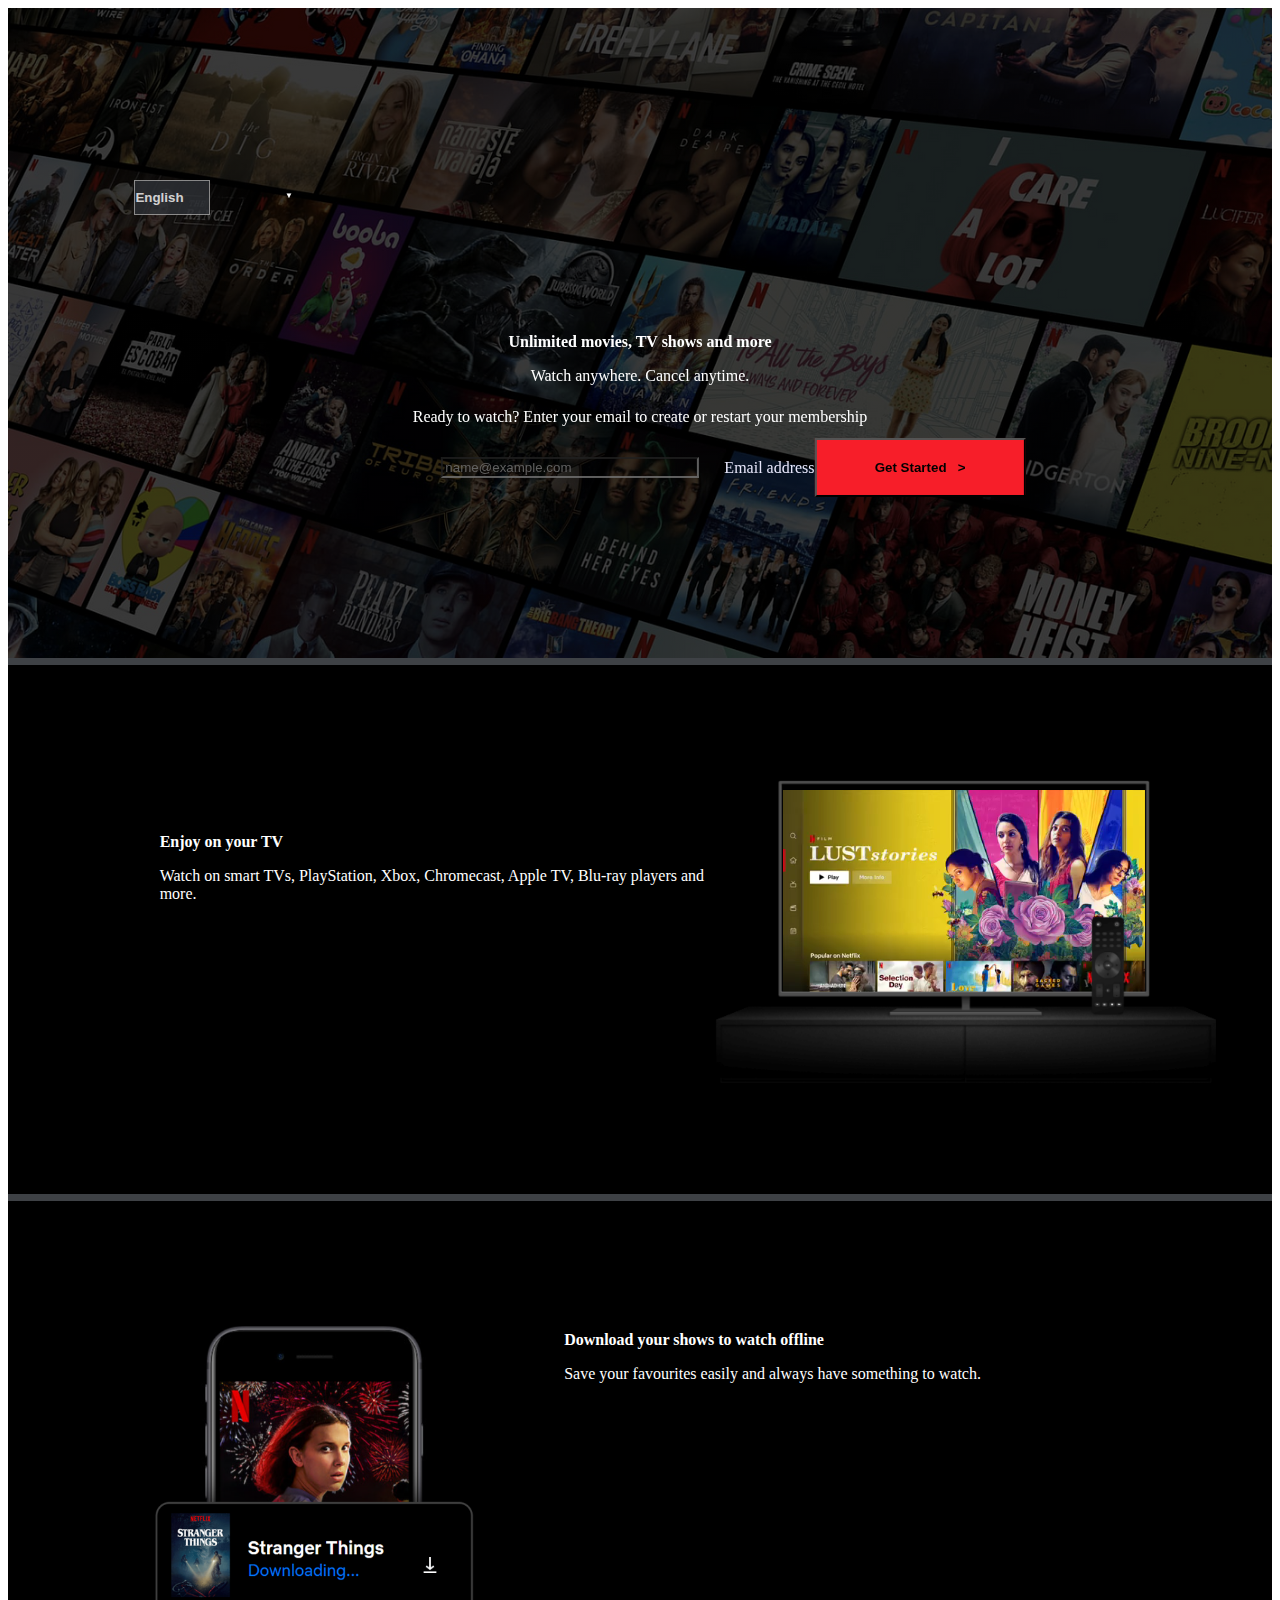
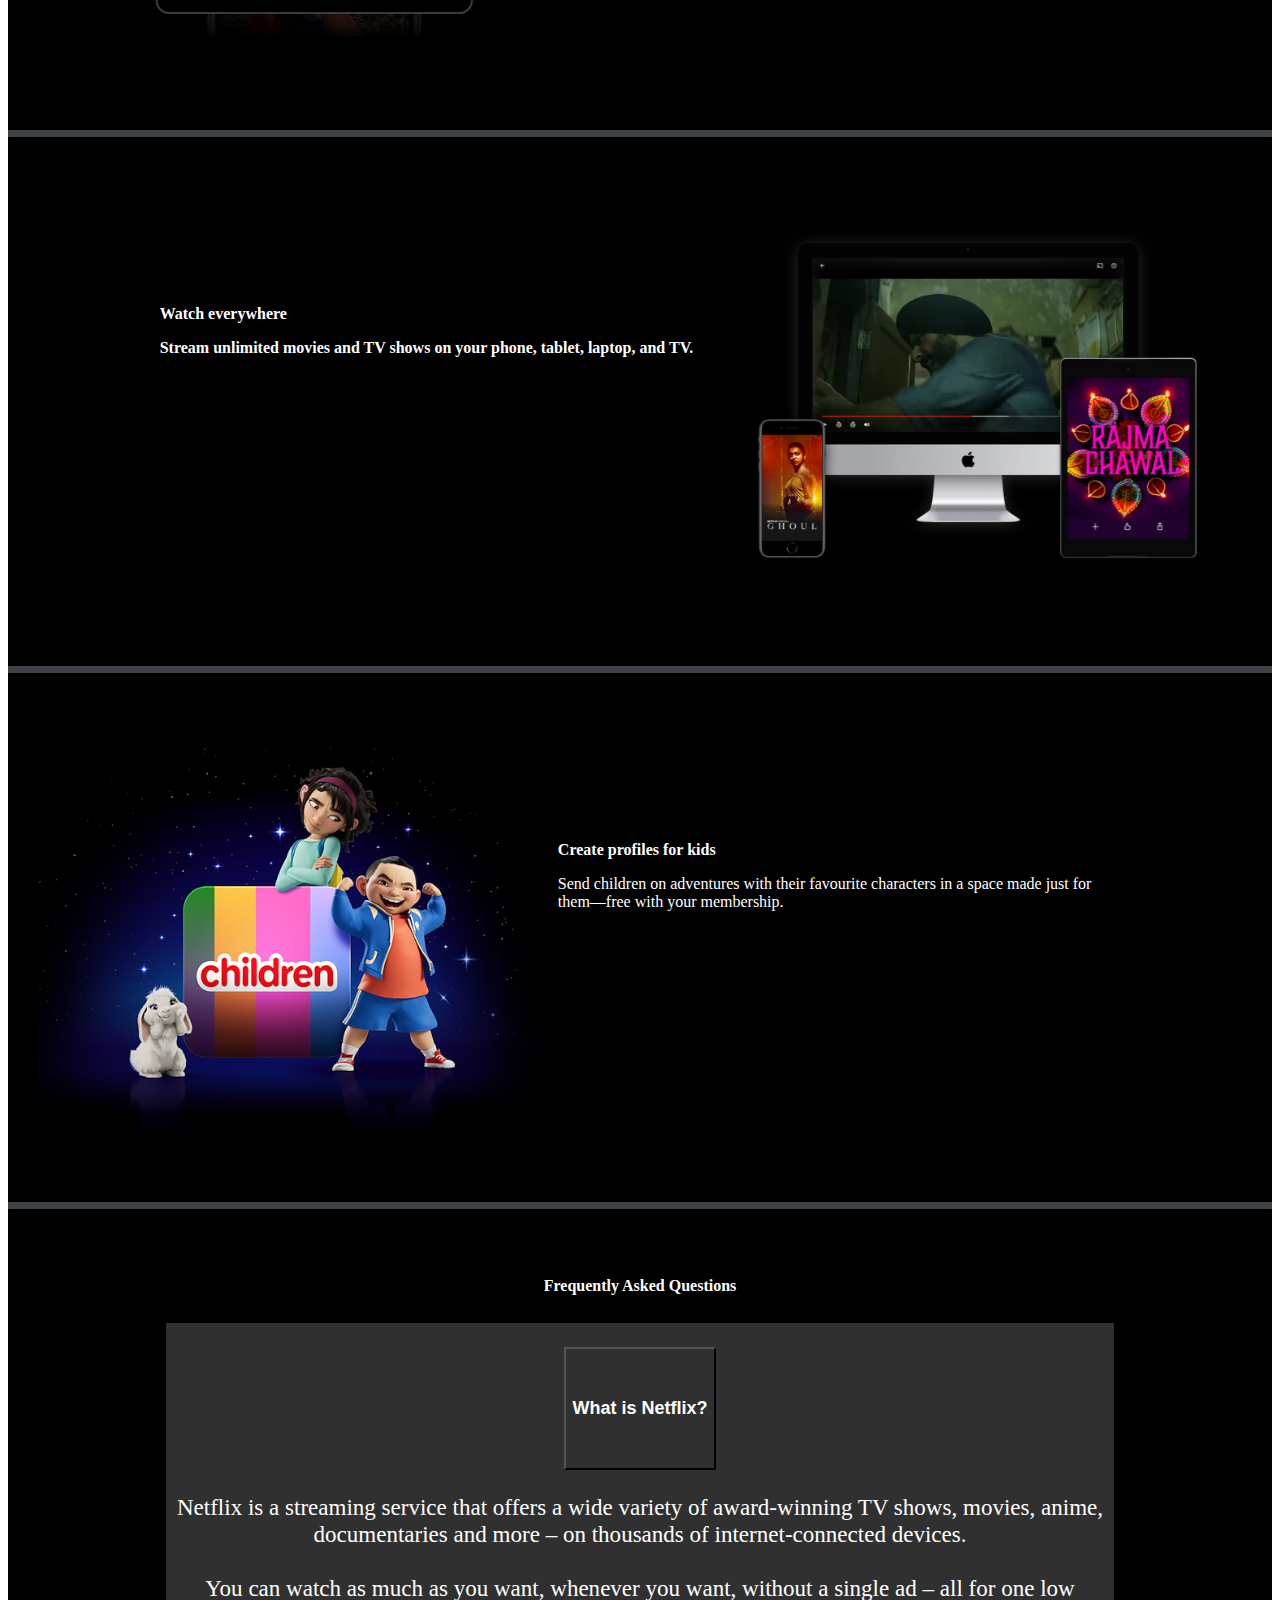
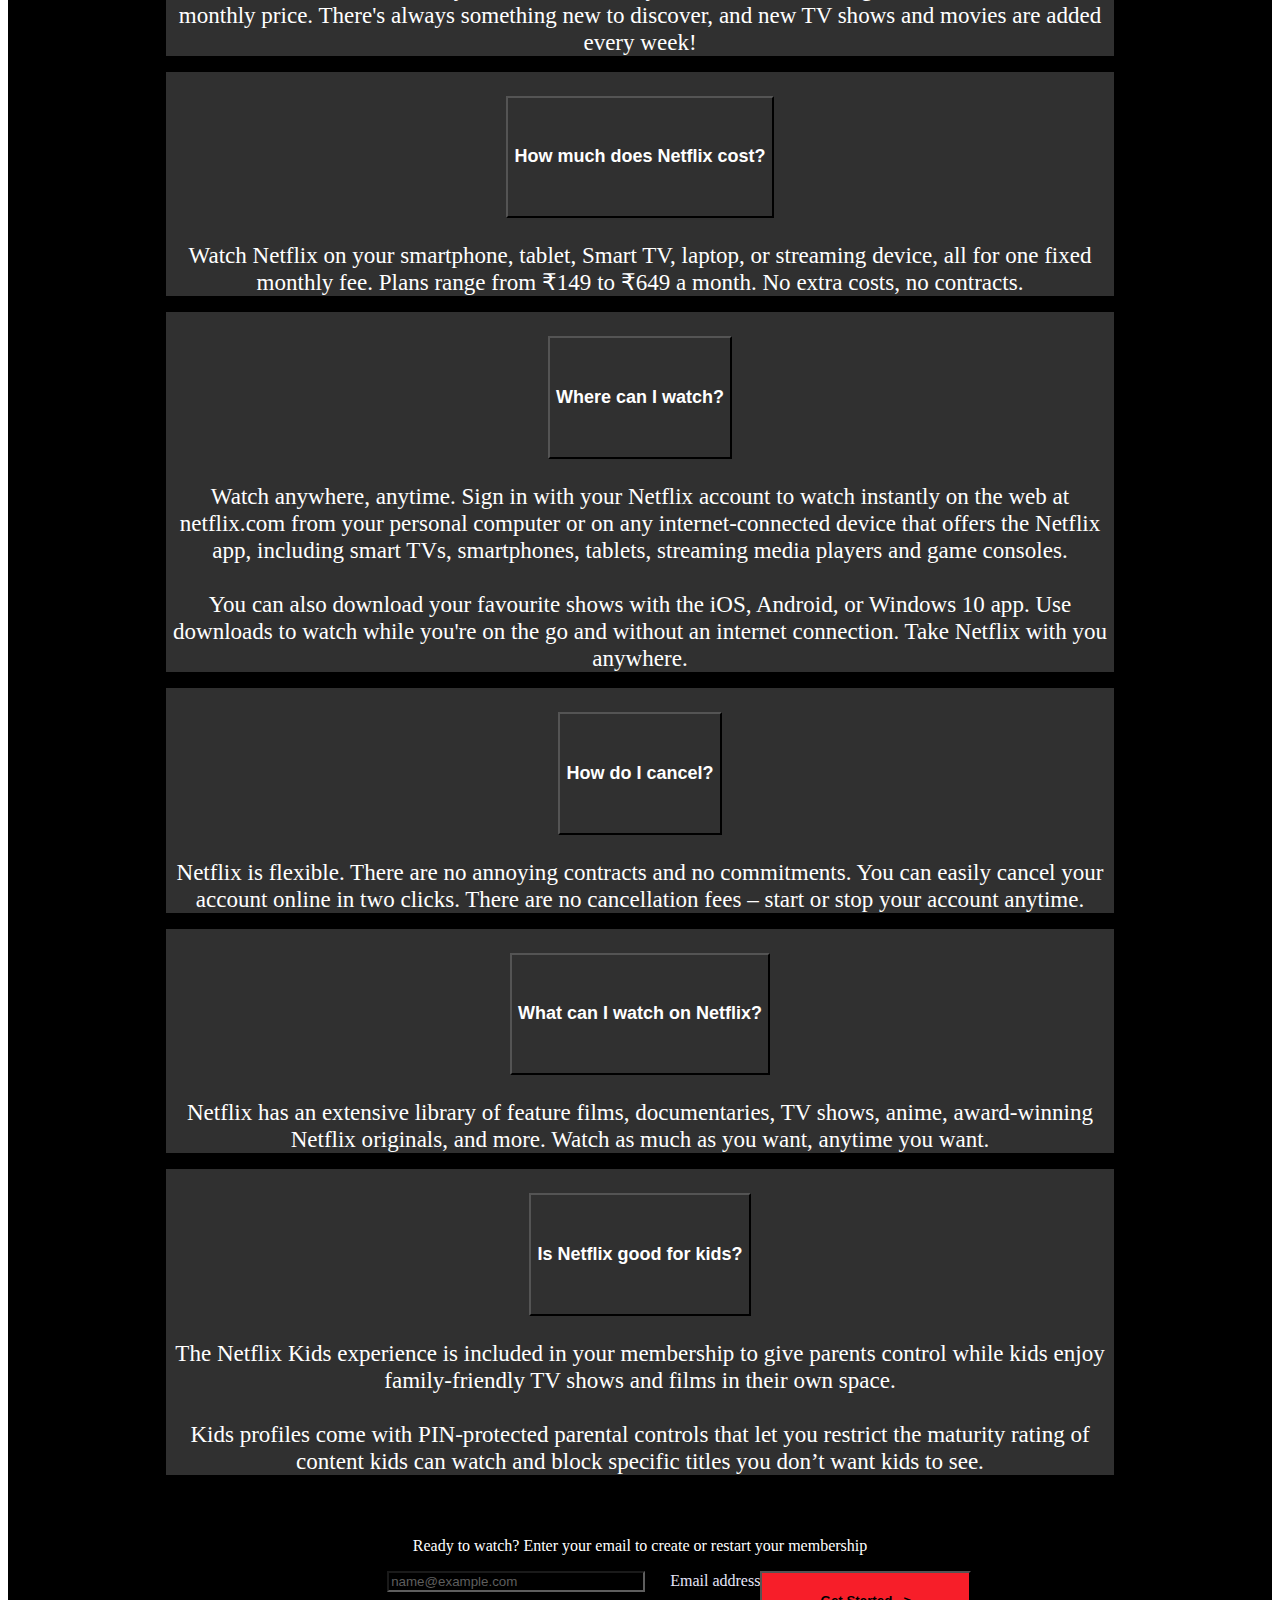
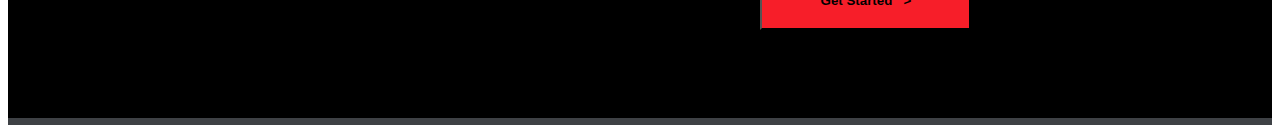
==== Netflix_clone/index.html @ d944eb28 "pushing files into repo" ====
<!doctype html>
<html lang="en">

<head>
    <meta charset="utf-8">
    <meta name="viewport" content="width=device-width, initial-scale=1">
    <title>Netflix India-Watch TV Shows Online, Watch Movies Online</title>
    <link href="https://cdn.jsdelivr.net/npm/bootstrap@5.3.2/dist/css/bootstrap.min.css" rel="stylesheet"
        integrity="sha384-T3c6CoIi6uLrA9TneNEoa7RxnatzjcDSCmG1MXxSR1GAsXEV/Dwwykc2MPK8M2HN" crossorigin="anonymous">
    <link rel="stylesheet" href="styles.css">
    <link rel="preconnect" href="https://fonts.googleapis.com">
    <link rel="preconnect" href="https://fonts.gstatic.com" crossorigin>
    <link href="https://fonts.googleapis.com/css2?family=Bebas+Neue&family=Work+Sans:wght@300&display=swap"
        rel="stylesheet">
    <link href="https://db.onlinewebfonts.com/c/48a08739676e1af25c6b594ee50c9459?family=Akagi+Pro+W00+Fat" rel="stylesheet">
    
</head>

<body>
    <div id="page1" class="container-fluid">
    <nav class="navbar navbar-light " id="navbar-t" >
        <div class="container-fluid">
            <a class="navbar-brand" style="border-radius: 20%; ">
                <canvas id="demo"  width=130 height=120 style="color: #db0001;  font-family: 'Bebas Neue', sans-serif;
font-weight:300 ; ">NETFLIX</canvas>



<span id="iTriangle"  >
            </a>
            <form class="d-flex" id="navbar-r" style="height: 35px; width: 200px;">
                <div class="custom-select">
            <select class="form-select" aria-label="Default select example" id="lang-box" style="background-color:#2e3136; opacity: 0.8; font-weight: bold; color: white; border-color: darkgrey; height: 35px;">
                <option selected>English</option>
                <option value="">Hindi</option>
                <option value="">Tamil</option>
            </select>
            </div>
            <button type="button" class="btn btn-danger" id="signin-button" style="background-color:#f71e29;  ">Sign In</button>
            </form>

        </div>
    </nav>
    <div id="page-1-body">
    <p class="display-5" id="middle-head-1">Unlimited movies, TV shows and more</p>
    <p class="h4" id="middle-head-2">Watch anywhere. Cancel anytime.</p>
    <p class="h5" id="middle-head-3">Ready to watch? Enter your email to create or restart your membership</p>
    <div id="signup-grid">
        <div class="form-floating" id="signup-form">
            <input type="email" class="form-control" id="floatingInputGrid" placeholder="name@example.com"
                style=" background-color:transparent; ">
            <label for="floatingInputGrid" style="color:lavender; font-weight:500; padding-left: 15px;">Email address</label>
                <button type="button" class="btn btn-danger" style="height: 59px; width: 211px; background-color: #f71e29;">
                    <h4>Get Started&nbsp; &nbsp;></h4>
                </button>

        </div>

    </div>

        
    </div>
    </div>


<div class="container-fluid" id="second-container">
    <div class="flex-left" id="flex-left-1">
        <p class="display-5" id="second-container-col-1-line-1">Enjoy on your TV
        </p>
        <p class="h4" id="second-container-col-1-line-2">Watch on smart TVs, PlayStation, Xbox, Chromecast,
            Apple TV, Blu-ray players and  more.
        </p>
    </div>
    <div class="flex-right">
        <img src="tv.png" alt="" id="feature-1">
        <video src="video-tv-in-0819.m4v" id="feature-1-video" autoplay muted loop></video>
    </div>
    

</div>


    <!-- <div div class="container-fluid" id="second-container">
<div class="row " id="" style="height: 500px; flex-wrap: wrap;">
    <div class="col-lg-6 col-md-8 " id="second-container-col-1">
        <p class="display-5" id="second-container-col-1-line-1" >Enjoy on your TV
</p>
        <p class="h4" id="second-container-col-1-line-2">Watch on smart TVs, PlayStation, Xbox, <br> Chromecast, Apple TV, Blu-ray players and <br> more.
</p>

    </div>
    <div class="col-lg-6 col-md-8">
        <img src="tv.png" alt="" id="feature-1">
        <video src="video-tv-in-0819.m4v" id="feature-1-video" autoplay muted loop></video>

    </div>
</div>

    </div> -->

    <div class="container-fluid" id="third-container">
        <div class="flex-left" id="flex-left-2">
            <img src="feature-2.png" alt="" id="feature-2">
            <div id="gif-div"></div>
        </div>
        <div class="flex-right" id="flex-right-2">
            <p class="display-5" id="third-container-col-1-line-1">Download your shows to watch offline
            
            </p>
            <p class="h4" id="third-container-col-1-line-2">Save your favourites easily and always have something to watch.
            </p>
        </div>
    
    
    </div>
<!-- <div div class="container-fluid" id="third-container">
    <div class="row " style="height: 500px;">
                <div class="col">
                <img src="feature-2.png" alt="" id="feature-2">
                <div id="gif-div"></div>
                </div>
        <div class="col " id="third-container-col-1">
            <p class="display-5" id="third-container-col-1-line-1">Download your <br>shows to watch <br> offline

            </p>
            <p class="h4" id="third-container-col-1-line-2">Save your favourites easily and always have <br> something to watch.
            </p>

        </div>

    </div>

</div> -->

<div class="container-fluid" id="fourth-container">
    <div class="flex-left" id="flex-left-1">
        <p class="display-5" id="fourth-container-col-1-line-1">Watch everywhere
        
        
        </p>
        <p class="h4" id="fourth-container-col-1-line-2">Stream unlimited movies and TV shows on your phone, tablet,
            laptop, and TV.
        
        </p>
    </div>
    <div class="flex-right">
        <img src="device-pile-in.png" alt="" id="feature-3">
        <video src="video-devices-in.m4v" id="feature-3-video" autoplay muted loop></video>
    </div>


</div>
<!-- <div div class="container-fluid" id="fourth-container">
    <div class="row " style="height: 500px;">

        <div class="col " id="fourth-container-col-1">
            <p class="display-5" id="fourth-container-col-1-line-1">Watch everywhere


            </p>
            <p class="h4" id="fourth-container-col-1-line-2">Stream unlimited movies and TV shows on your <br> phone, tablet, laptop, and TV.

            </p>

        </div>
        <div class="col">
        <img src="device-pile-in.png" alt="" id="feature-3">
        <video src="video-devices-in.m4v"  id="feature-3-video" autoplay muted loop></video>
        </div>
    </div>

</div> -->

    <div class="container-fluid" id="fifth-container">
        <div class="flex-left" id="flex-left-4">
            <img src="children_pic.png" alt="" id="fifth-container-pic">

        </div>
        <div class="flex-right" id="flex-right-4">
            <p class="display-5" id="fifth-container-col-1-line-1">Create profiles for  kids
            </p>
            <p class="h4" id="fifth-container-col-1-line-2">Send children on adventures with their  favourite characters in a
                space made just for them—free with your membership.
            </p>
        </div>

</div>
    
    
    
<!-- <div div class="container-fluid" id="fifth-container">
    <div class="row " style="height: 500px;">
        <div class="col">
            <img src="children_pic.png" alt="" id="fifth-container-pic" >
        </div>
        <div class="col " id="fifth-container-col-1">
            <p class="display-5" id="fifth-container-col-1-line-1">Create profiles for <br> kids

            </p>
            <p class="h4" id="fifth-container-col-1-line-2">Send children on adventures with their <br> favourite characters in a space made just for <br> them—free with your membership.
            </p>

        </div>

    </div>

</div> -->

<div class="container-fluid" id="FAQ-container">
    <div class="display-5" id="FAQ-heading">
        Frequently Asked Questions

    </div>
    <div class="accordion accordion-flush" id="accordionFlushExample">
        <div class="accordion-item" >
            <h2 class="accordion-header" id="flush-headingOne">
                <button class="accordion-button collapsed" type="button" data-bs-toggle="collapse"
                    data-bs-target="#flush-collapseOne" aria-expanded="false" aria-controls="flush-collapseOne">
                   <h4> What is Netflix? </h4>
                </button>
            </h2>
            <div id="flush-collapseOne" class="accordion-collapse collapse" aria-labelledby="flush-headingOne"
                data-bs-parent="#accordionFlushExample">
                <div class="accordion-body">Netflix is a streaming service that offers a wide variety of award-winning TV shows, movies, anime, documentaries and
                more – on thousands of internet-connected devices. <br><br>
                
                You can watch as much as you want, whenever you want, without a single ad – all for one low monthly price. There's
                always something new to discover, and new TV shows and movies are added every week!</div>
            </div>
        </div>
        <div class="accordion-item">
            <h2 class="accordion-header" id="flush-headingTwo">
                <button class="accordion-button collapsed" type="button" data-bs-toggle="collapse"
                    data-bs-target="#flush-collapseTwo" aria-expanded="false" aria-controls="flush-collapseTwo">
                   <h4> How much does Netflix cost? </h4>
                </button>
            </h2>
            <div id="flush-collapseTwo" class="accordion-collapse collapse" aria-labelledby="flush-headingTwo"
                data-bs-parent="#accordionFlushExample">
                <div class="accordion-body">Watch Netflix on your smartphone, tablet, Smart TV, laptop, or streaming device, all for one fixed monthly fee. Plans
                range from ₹149 to ₹649 a month. No extra costs, no contracts.
</div>
            </div>
        </div>
        <div class="accordion-item">
            <h2 class="accordion-header" id="flush-headingThree">
                <button class="accordion-button collapsed" type="button" data-bs-toggle="collapse"
                    data-bs-target="#flush-collapseThree" aria-expanded="false" aria-controls="flush-collapseThree">
                    <h4>Where can I watch?</h4>
                </button>
            </h2>
            <div id="flush-collapseThree" class="accordion-collapse collapse" aria-labelledby="flush-headingThree"
                data-bs-parent="#accordionFlushExample">
                <div class="accordion-body">Watch anywhere, anytime. Sign in with your Netflix account to watch instantly on the web at netflix.com from your
                personal computer or on any internet-connected device that offers the Netflix app, including smart TVs, smartphones,
                tablets, streaming media players and game consoles. <br><br>
                
                You can also download your favourite shows with the iOS, Android, or Windows 10 app. Use downloads to watch while you're
                on the go and without an internet connection. Take Netflix with you anywhere.</div>
            </div>
        </div>
        <div class="accordion-item">
            <h2 class="accordion-header" id="flush-headingSix">
                <button class="accordion-button collapsed" type="button" data-bs-toggle="collapse"
                    data-bs-target="#flush-collapseSix" aria-expanded="false" aria-controls="flush-collapseSix">
                    <h4>How do I cancel?</h4>
                </button>
            </h2>
            <div id="flush-collapseSix" class="accordion-collapse collapse" aria-labelledby="flush-headingSix"
                data-bs-parent="#accordionFlushExample">
                <div class="accordion-body">Netflix is flexible. There are no annoying contracts and no commitments. You can easily cancel your account online in
                two clicks. There are no cancellation fees – start or stop your account anytime.

                </div>
            </div>
        </div>
        <div class="accordion-item">
            <h2 class="accordion-header" id="flush-headingFour">
                <button class="accordion-button collapsed" type="button" data-bs-toggle="collapse"
                    data-bs-target="#flush-collapseFour" aria-expanded="false" aria-controls="flush-collapseFour">
                    <h4>What can I watch on Netflix?</h4>
                </button>
            </h2>
            <div id="flush-collapseFour" class="accordion-collapse collapse" aria-labelledby="flush-headingFour"
                data-bs-parent="#accordionFlushExample">
                <div class="accordion-body">Netflix has an extensive library of feature films, documentaries, TV shows, anime, award-winning Netflix originals, and
                more. Watch as much as you want, anytime you want.

                </div>
            </div>
        </div>
        <div class="accordion-item">
            <h2 class="accordion-header" id="flush-headingFive">
                <button class="accordion-button collapsed" type="button" data-bs-toggle="collapse"
                    data-bs-target="#flush-collapseFive" aria-expanded="false" aria-controls="flush-collapseFive">
                   <h4>Is Netflix good for kids? </h4>
                </button>
            </h2>
            <div id="flush-collapseFive" class="accordion-collapse collapse" aria-labelledby="flush-headingFive"
                data-bs-parent="#accordionFlushExample">
                <div class="accordion-body">The Netflix Kids experience is included in your membership to give parents control while kids enjoy family-friendly TV
                shows and films in their own space. <br><br>
                
                Kids profiles come with PIN-protected parental controls that let you restrict the maturity rating of content kids can
                watch and block specific titles you don’t want kids to see.

                </div>
            </div>
        </div>
        
    </div>
    <div id="FAQ-part-3">
    <p class="h5" id="FAQ-part-3-line-1">Ready to watch? Enter your email to create or restart your membership</p>
    <div class="sign-up-flex" id="sign-up-flex-bottom">
        
        <div><div class="form-floating" id="signup-form">
            <input type="email" class="form-control" id="floatingInputGrid" placeholder="name@example.com"
                style=" background-color:transparent; ">
            <label for="floatingInputGrid" style="color:lavender; font-weight:500; padding-left: 15px;">Email address</label>
            
        
        </div>
    </div>
    <div>
        <button type="button" class="btn btn-danger" style="height: 59px; width: 211px; background-color: #f71e29;">
            <h4>Get Started&nbsp; &nbsp;></h4>
        </button>
    </div>
    </div>
    <!-- <div id="signup-grid">
        <div class="form-floating" id="signup-form-2">
            <input type="email" class="form-control" id="floatingInputGrid" placeholder="name@example.com"
                style=" background-color:transparent; ">
            <label for="floatingInputGrid" style="color:lavender; font-weight:500; padding-left: 15px;">Email address</label>
                <button type="button" class="btn btn-danger" style="height: 59px; width: 211px; background-color: #f71e29;">
                    <h4>Get Started&nbsp; &nbsp;></h4>
                </button>

        </div>

    </div> -->
</div>
</div>

<!-- <div class="container-fluid" id="contact-container">
    <p id="call-no">Questions? Call <u> 000-800-919-1694</u> </p>
    <div class="row" id="contact-box" >
        <div class="col-2" id="contact-col-1">
            <p><u>FAQ</u> </p>
            <p><u>Investor Relations</u></p>
            <p><u>Privacy</u></p>
            <p><u>Speed Test</u></p>
            <div class="custom-select-2" id="lang-box-down">
            <select class="form-select" aria-label="Default select example" id="lang-box"
                style="background-color:initial; width: 120px; font-weight: bold; color: white; border-color: darkgrey; background-color: #2e3136;opacity: 0.7;">
                <option selected>English</option>
                <option value="">Hindi</option>
                <option value="">Tamil</option>
            </select><br>
            </div>
            Netflix India
        </div>
        <div class="col-2">
            <p><u>Help Centre</u></p> 
            <p><u>Jobs</u></p>
            <p><u>Cookie Preferences</p></u>
            <p><u>Legal Notices</u></p>
        </div>
        <div class="col-2">
            <p><u>Account</u> </p>
            <p><u>Ways to Watch</u></p>
            <p><u>Corporate Information</u></p>
            <p><u>Only on Netflix</u></p>
        </div>
        <div class="col-2">
            <p><u>Media Centre</u></p> 
            <p><u>Terms of Use </u></p>
            <p><u>Contact Us</u></p>
        </div>
    </div>
</div> -->





    <script>
       var ctx = demo.getContext('2d'),
            font = '10px',
            fontSize = 45,
            w = demo.width,
            h = demo.height,
            curve = 18,
            offsetY = 4,
            bottom = 130,
            textHeight = 120,
            isTri = false,
            dltY,
            angleSteps = 180 / w,
            i = w,
            y,
            os = document.createElement('canvas'),
            octx = os.getContext('2d');

        os.width = w;
        os.height = h;

        octx.font = 'lighter ' + fontSize + 'px impact';
        octx.textBaseline = 'top';
        octx.textAlign = 'center';
        octx.fillStyle = 'red';


        function renderBridgeText() {
            octx.clearRect(0, 0, w, h);
            ctx.clearRect(0, 0, w, h);

            octx.fillText("NETFLIX", w * 0.5, 0);
            octx.fillStyle = 'red';


            i = w;
            dltY = curve / textHeight;
            y = 0;
            while (i--) {
                if (isTri) {
                    y += dltY;
                    if (i === (w * 0.5) | 0) dltY = -dltY;
                } else {
                    y = bottom - curve * Math.sin(i * angleSteps * Math.PI / 180);
                }
                const scaleX = 1; 
                ctx.drawImage(os, i, 0, 1, textHeight, i, h * 0.5 - offsetY / textHeight * y, scaleX, y);

            }
        }



        iTriangle.onchange = renderBridgeText;

        renderBridgeText()
    </script>
    <script src="https://cdn.jsdelivr.net/npm/bootstrap@5.3.2/dist/js/bootstrap.bundle.min.js"
        integrity="sha384-C6RzsynM9kWDrMNeT87bh95OGNyZPhcTNXj1NW7RuBCsyN/o0jlpcV8Qyq46cDfL"
        crossorigin="anonymous"></script>
        
</body>

</html>
---- Netflix_clone/styles.css ----
body {
    overflow-x: hidden;
    
}

#page1 {
    position: relative;
    height: 650px;
    border-bottom: 7px solid #3e4145;
}
#page-1-body{
    position: absolute;
    top: 46%;
    left: 50%;
    transform: translate(-50%,-50%);
    text-align: center;
    margin-top: 100px;
}
#page1::before {
    content: "";
    position: absolute;
    top: 0;
    left: 0;
    width: 100%;
    height: 100%;
    background-image: linear-gradient(rgba(0,0,0,0.7),rgba(0,0,0,0.7)), url(netflix_background.png)  ;
    background-size: cover;
    background-position: center;
        -webkit-background-size: cover;
        -moz-background-size: cover;
        -o-background-size: cover;
        background-size: cover


}

 .custom-select {
     position: relative;
     display: inline-block;
     width: 180px;
 }

 .custom-select select {
     background-color: initial;
     font-weight: bold;
     color: white;
     border-color: darkgrey;
     appearance: none;
     -webkit-appearance: none;
     -moz-appearance: none;
     padding-right: 25px;

 }

.custom-select::after {
     content: '\25BC';
     position: absolute;
     top: 18%;
     right: 10%;
     transform: translateY(-50%);
     transform: scale(0.5);
     pointer-events: none;
     color: white;
 }

#lang-box-down::after{
    position: absolute;

}


#navbar-t{
    bottom: 10%;
    /* padding: 20px 135px; */
    padding-left: 10%;
    padding-top: 2%;
    height: 100px fixed;
}

#navbar-r{
    /* margin-top: 30px; */
    margin-top: 2%;
    margin-right: 12%;
}


#signin-button{
    font-size: 13px;
    font-weight: 600;
    margin: 0 0 0 10px;
    padding-left: 0;
    padding-right: 0;
    width: 120px;
    height: 35px;
}
#signup-form {
    display: flex;
    align-items: center;
    text-align: center;
}

#floatingInputGrid {
    flex: 1;
    margin-right: 10px;
    min-width: 250px;
}

#middle-head-1{
    color: white;
    font-weight: 700;
    white-space: nowrap;
    /* max-width: 650px; */

}

#middle-head-2{
    color: white;
    margin-bottom: 4%;

}

#middle-head-3{
    color: white;
    margin-bottom: 2%;

}

#floatingInputGrid{
    background-color: #303030;
    opacity: 0.8;
    max-width: 380px;
    width: 100%;
}

#signup-grid{
    position: relative;
    left: 16%;
}




#second-container{
    height: 529px;
    color: white;
    background-color: black;
    background-size: cover;
    border-bottom: 7px solid #3e4145;
    display: flex;
    flex-direction: row;
 
}
.flex-left{
    flex: 50%;
    /* align-items: center; */
    /* justify-items: center; */
    /* justify-self: baseline; */
    
}

#flex-left-1{
text-align: left;
    flex-basis: 50%;
    padding-top: 12%;
    padding-left: 12%;
}

.flex-right{
    flex: 50%;
}

/* #second-container-col-1{
    color: white;
} */

#second-container-col-1-line-1{
    font-weight: bolder;
    position: relative;
    /* left: 150px;
    top: 170px; */

}

#second-container-col-1-line-2{
    position: relative;
    /* left: 150px;
    top: 180px; */
}

#feature-1{
    position: relative;
    top: 40px;
    height: 380px;
    width: 500px;
    z-index: 2;
}
#feature-1-video{
    height: 255px;
    width: 362px;
    position: relative;
    bottom: 285px;    
    left: 67px;
}

#feature-2{
    position: relative;
    left: 180px;
    top: 110px;
    height: 340px;
    width: 440px;
}

#gif-div{
    height: 40px;
    width: 40px;
    position: relative;
    left: 490px;
    background: url(download-icon.gif) center;
    background-size: 100%;
    z-index: 5;
}

#feature-3{
    height: 380px;
    width: 510px;
    position: relative;
    top: 80px;
    z-index: 2;
}

#feature-3-video{
    height: 320px;
    width: 310px;
    position: relative;
    bottom: 325px;
    left: 97px;
}

#third-container{
    height: 529px;
    background-color: black;
    background-size: cover;
    border-bottom: 7px solid #3e4145;
    display: flex;
    color: white;
}

#flex-right-2{
padding-top: 9%;
padding-right: 12%;
}

#flex-left-2{
    position: relative;
    right: 7%;
}

#third-container-col-1{
    color: white;
    /* position: relative; */
    /* top: 114px;
    left: -4px; */
}

#third-container-col-1-line-1{
        font-weight: bolder;
        /* position: relative; */
            
            
}


#fourth-container {
    height: 529px;
    background-color: black;
    background-size: cover;
    border-bottom: 7px solid #3e4145;
    display: flex;
    color: white;
}

#fourth-container-col-1 {
    color: white;
    position: relative;
    /* left: 150px; */
}

#fourth-container-col-1-line-1 {
    position: relative;
    font-weight: bolder;
    /* top: 170px; */

}

#fourth-container-col-1-line-2 {
    position: relative;
    font-weight: bolder;
    /* top: 180px; */

}


#fifth-container {
    height: 529px;
    background-color: black;
    background-size: cover;
    border-bottom: 7px solid #3e4145;
    display: flex;
    color: white;
}

#fifth-container-col-1 {
    color: white;
    position: relative;
    /* top: 114px;
    left: -4px; */
}

#fifth-container-col-1-line-1 {
    font-weight: bolder;
    position: relative;


}

#fifth-container-pic{
    height: 400px;
    width: 520px;
    position: relative;
    /* left: 150px;
    top: 60px; */
}

#flex-left-4{
    text-align: right;
    padding-top: 5%;
}
#flex-right-4{
    padding-top: 12%;
    padding-right: 13%;
}

#FAQ-container{
    height: fit-content;
    /* max-height: max-content; */
    background-color: black;
    border-bottom: 7px solid #3e4145;   
    padding-bottom: 7%;
    text-align: center;
    display: flex;
    flex-direction: column;
text-align: center;
}

#FAQ-heading{
    color: white;
    font-weight: bolder;
    position: relative;
    /* left: 25%; */
    padding: 68px 0 20px 0;
}

/* .accordion{
    --bs-accordion-btn-icon:url();
} */
.accordion-item{
    margin: 0 150px 0 150px;
    border: 8px solid black;
    width: 75%;
    font-size: larger;
    
}
/* #accordionFlushExample{
    display: flex;
    flex-direction: column;
} */

.accordion-item {
    background-color: #303030;

    
}

.accordion-button {
    color: white;
        background-color: #303030;
    padding-top: 30px;
    padding-bottom: 30px;
    font-size: large;

}

.accordion-body {
    background-color: #303030;
    color: white;
    font-size: larger;
}

.accordion-button.collapsed {
    background-color: #303030;
    padding-top: 25px;
    padding-bottom: 25px;
    font-size: large;
}

#FAQ-part-3{
    position: relative;
    top: 7%;
    margin-top: 3%;
    text-align: center;

    
}
#FAQ-part-3-line-1{
    color: white;
    
    /* position: relative;
        left: 50%;
        
        transform: translate(-50%, -50%); */
        text-align: center;
}
/* #signup-form-2 {
    position: relative;
    left: 12%;
    display: flex;
    align-items: center;
} */

.sign-up-flex{
    flex-direction: row;
    display: flex;
    /* flex: 50%; */
    text-align: center;
    flex-wrap: wrap;
padding-left: 30%;
}

#contact-container{
    height: 405px;
    background-color: black;
}

#contact-container{
    color: #aba1a1;
    font-size:14px;
}

#call-no{
    margin: 0 0 0 150px;
    position: relative;
    top: 65px;
    font-size: 16px;
}




#contact-box{
    margin: 83px 0 0 140px;
}

.col-2{
    margin-right: 60px;
}


@media only screen and (max-width: 800px){
#middle-head-1 {
        color: white;
        font-weight: 700;
        white-space: wrap;
        /* max-width: 650px; */

    }
#navbar-t {
    padding-left: 0%;
    padding-top: 6%;
    margin-right: -5%;
}

#second-container {
    flex-direction: column;
    height: fit-content;
    text-align: center;
}

#third-container{
    flex-direction: column;
    height: fit-content;
    text-align: center;
}

#fourth-container{
    flex-direction: column;
    height: fit-content;
    text-align: center;
}

#fifth-container{
    flex-direction: column;
    height: fit-content;
    text-align: center;
}

#flex-left-2 {
margin-bottom: 15%;
}
}
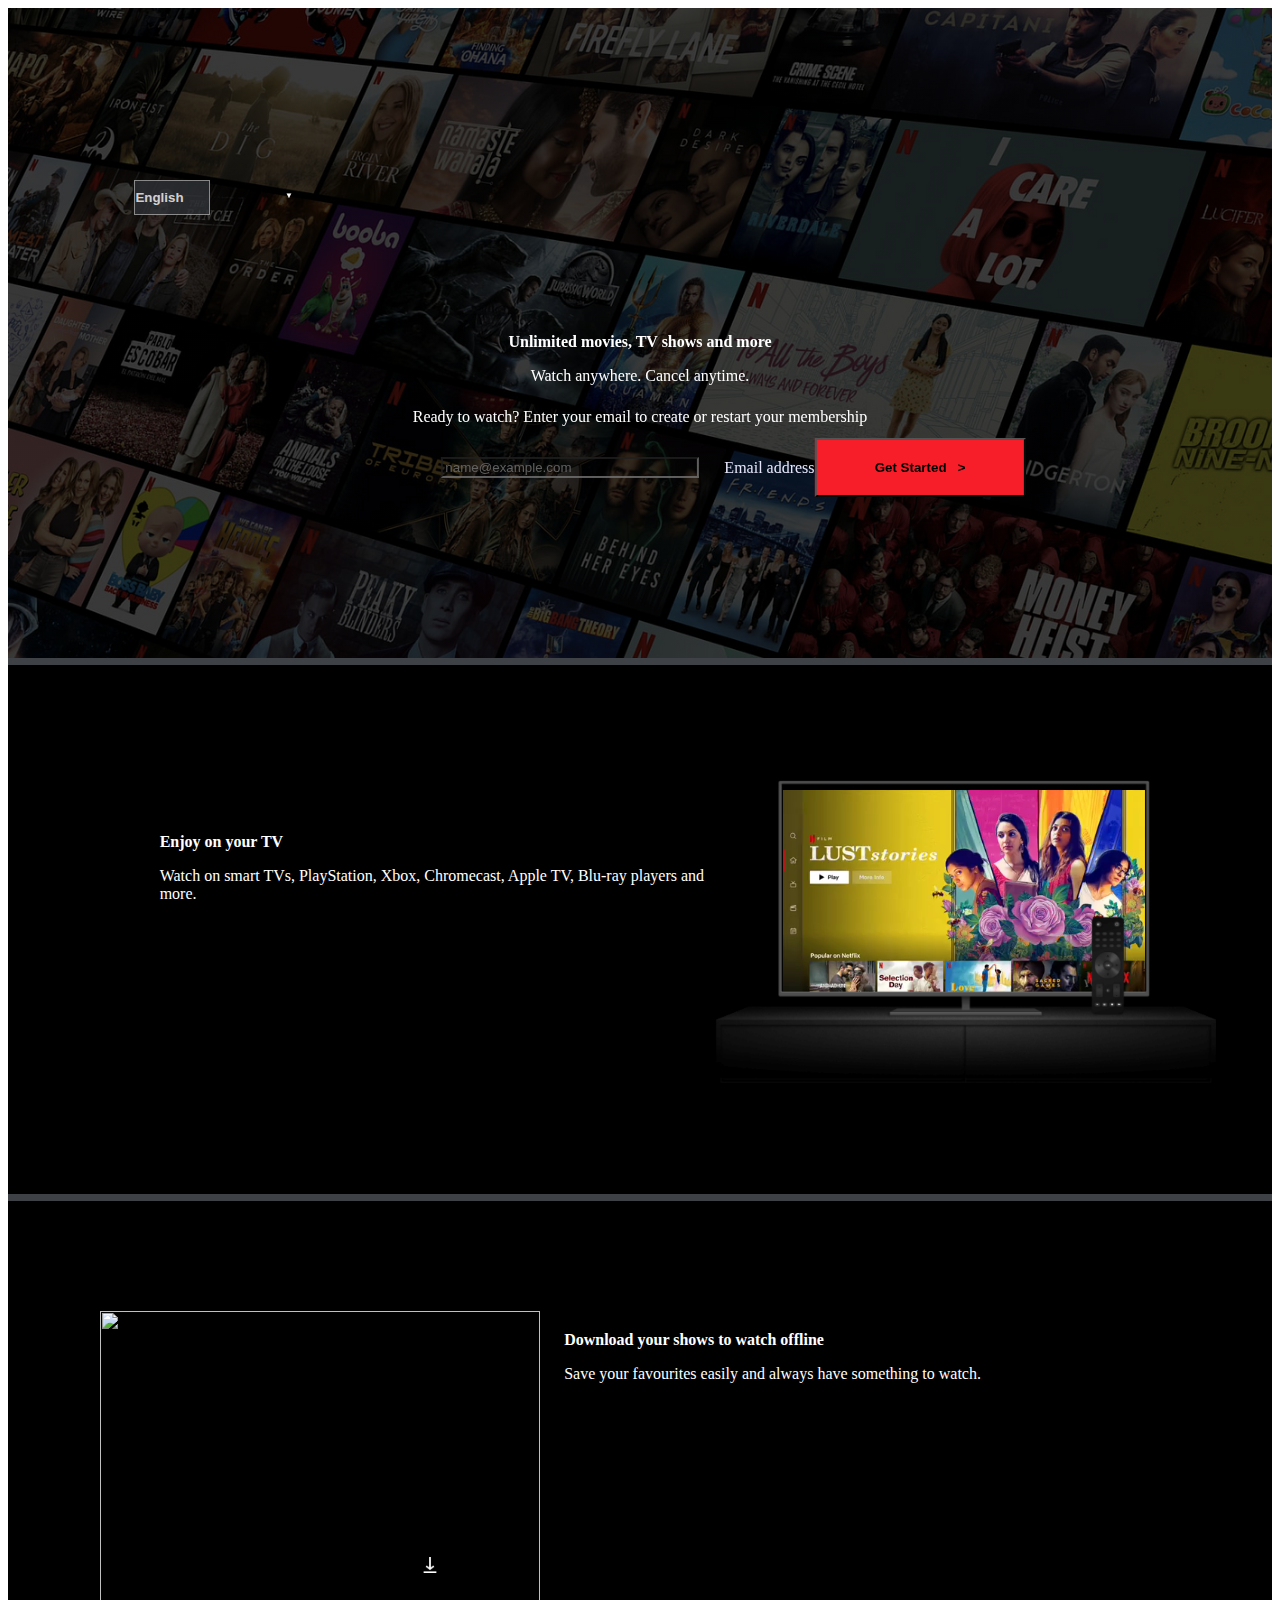
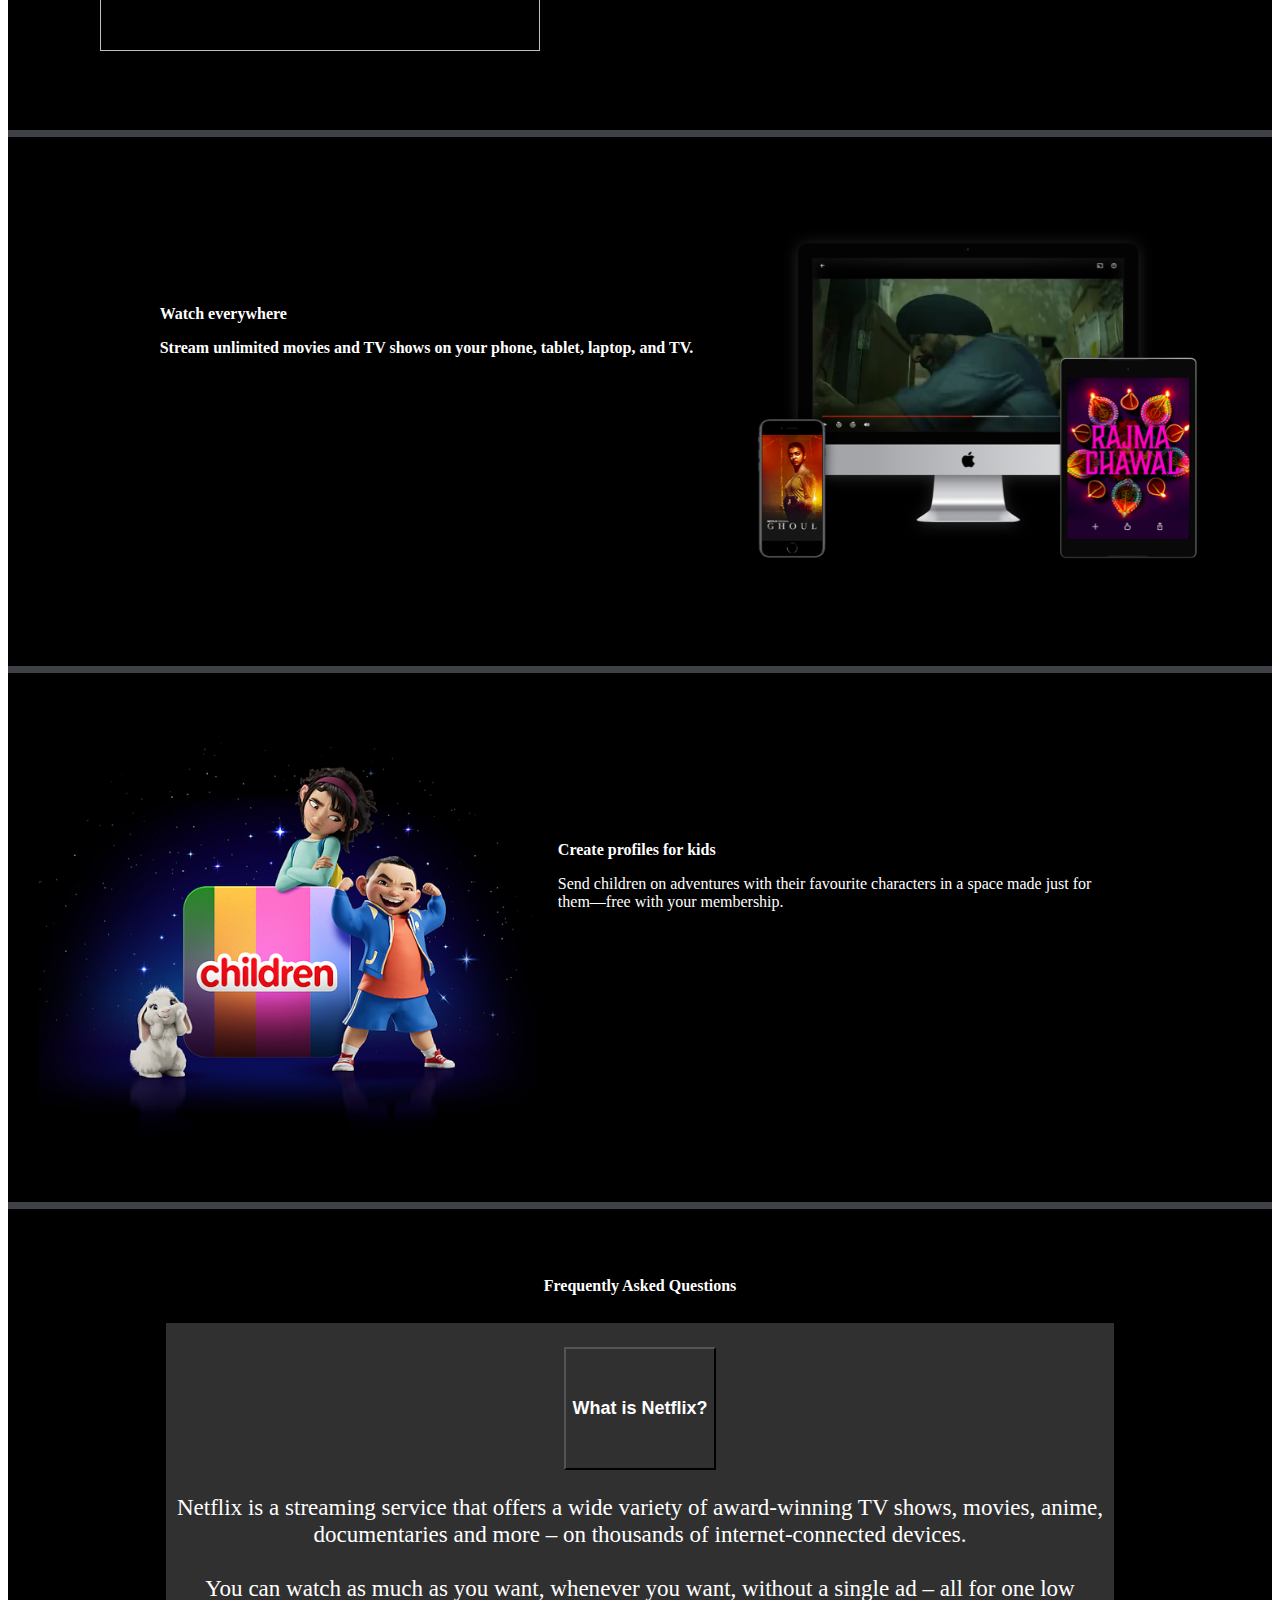
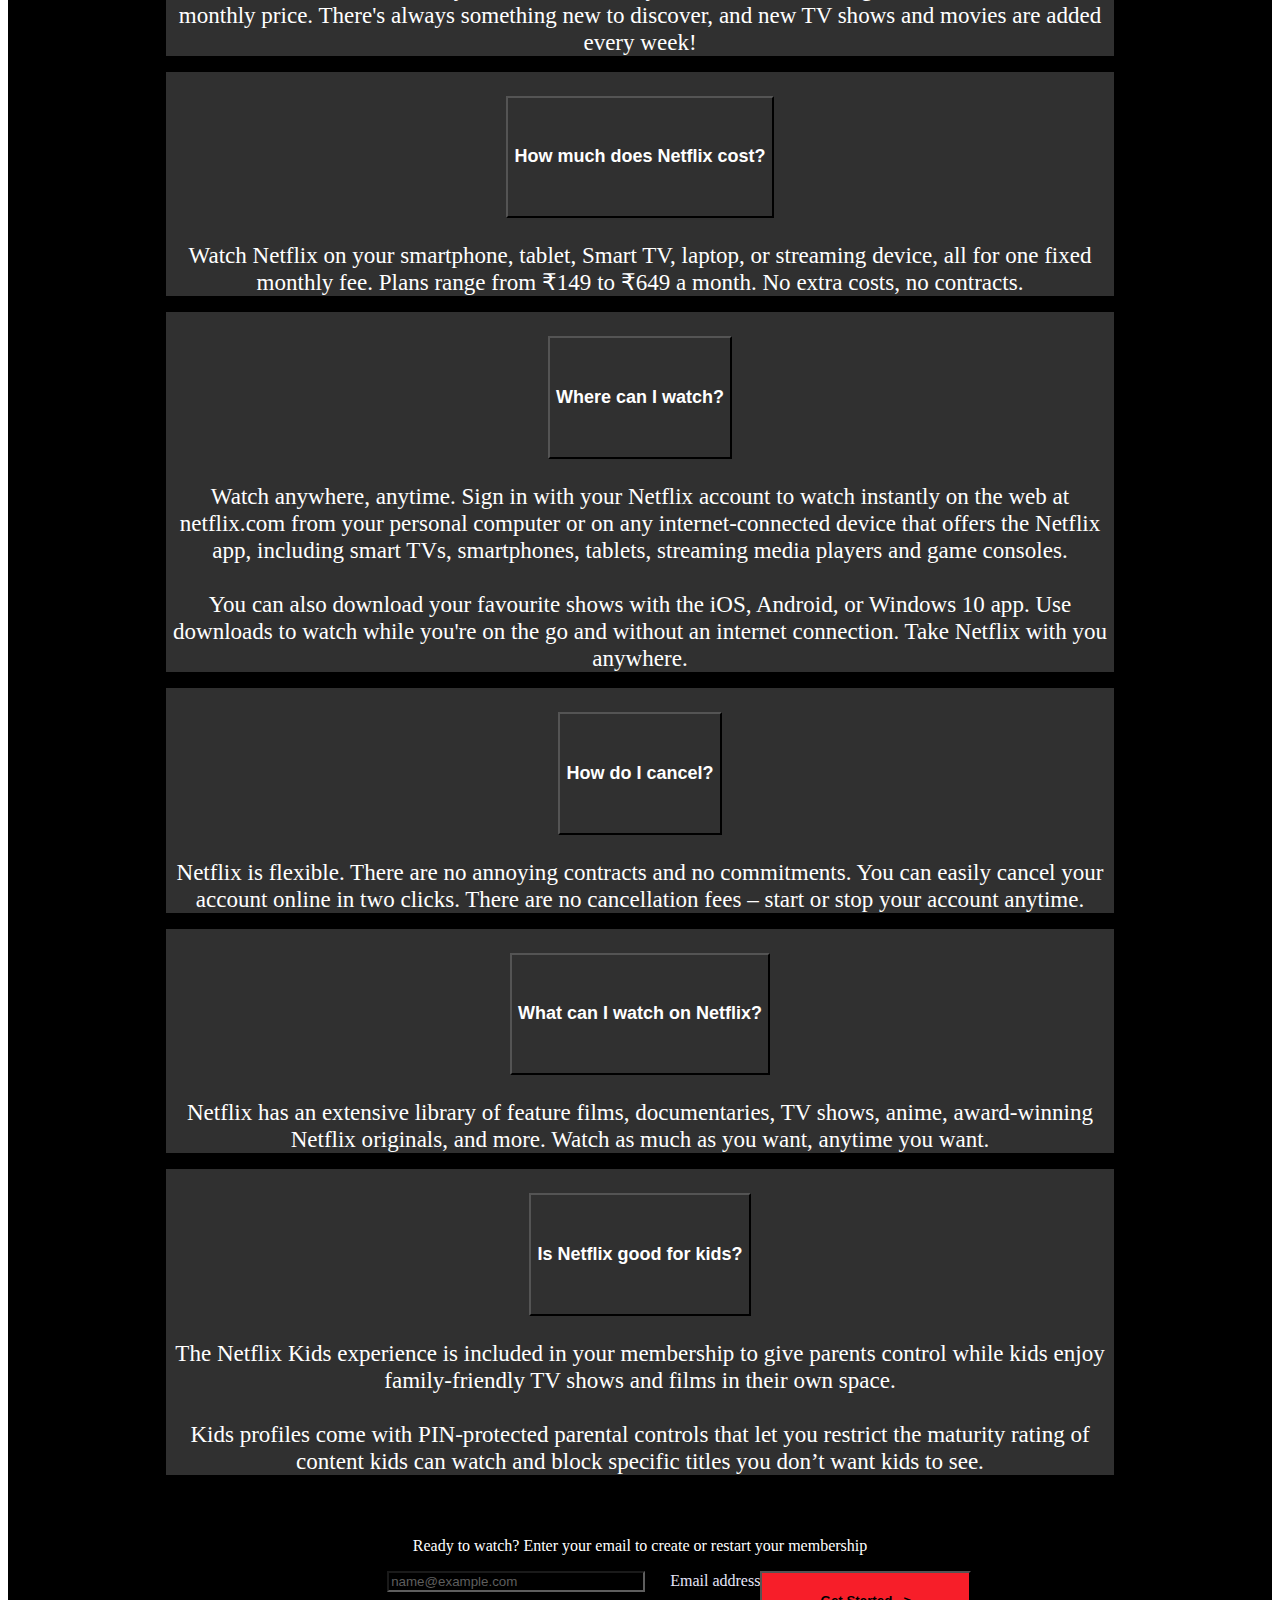
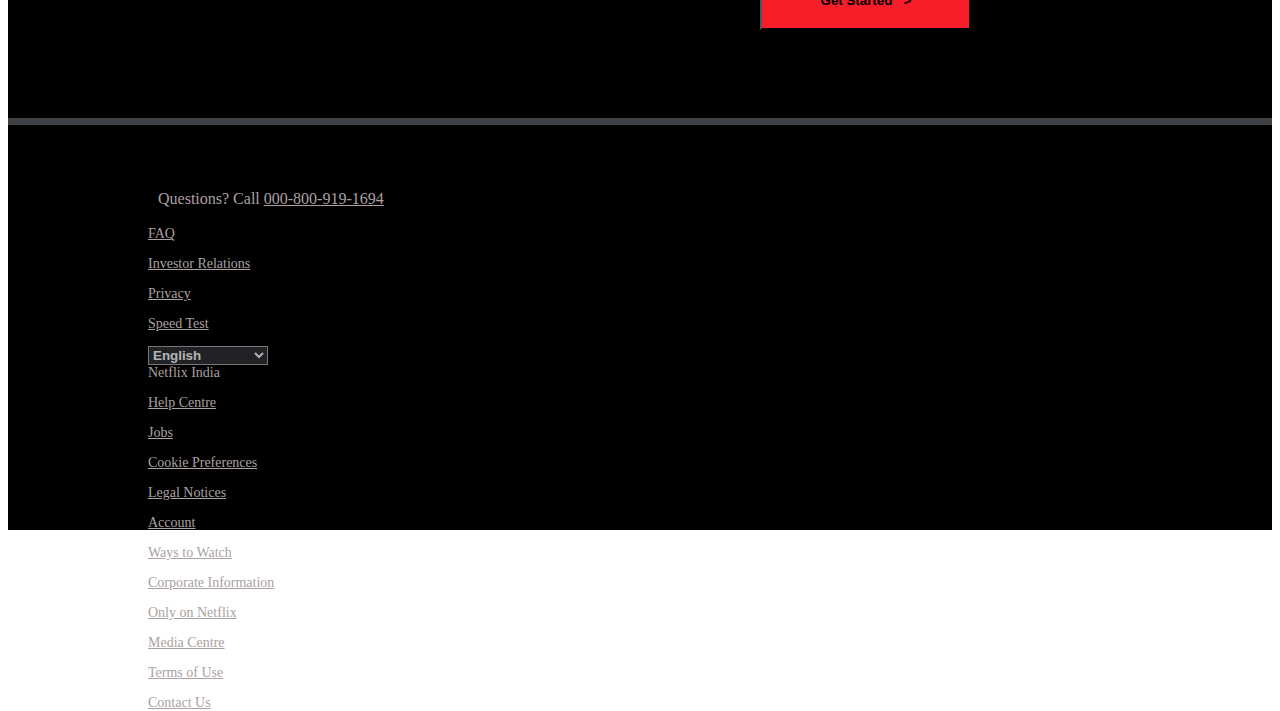
==== commit 69264cba: "Update index.html" ====
--- a/Netflix_clone/index.html
+++ b/Netflix_clone/index.html
@@ -100,7 +100,7 @@
 
     <div class="container-fluid" id="third-container">
         <div class="flex-left" id="flex-left-2">
-            <img src="feature-2.png" alt="" id="feature-2">
+            <img src="Stranger_things.png" alt="" id="feature-2">
             <div id="gif-div"></div>
         </div>
         <div class="flex-right" id="flex-right-2">
@@ -342,7 +342,7 @@
 </div>
 </div>
 
-<!-- <div class="container-fluid" id="contact-container">
+<div class="container-fluid" id="contact-container">
     <p id="call-no">Questions? Call <u> 000-800-919-1694</u> </p>
     <div class="row" id="contact-box" >
         <div class="col-2" id="contact-col-1">
@@ -378,7 +378,7 @@
             <p><u>Contact Us</u></p>
         </div>
     </div>
-</div> -->
+</div>
 
 
 
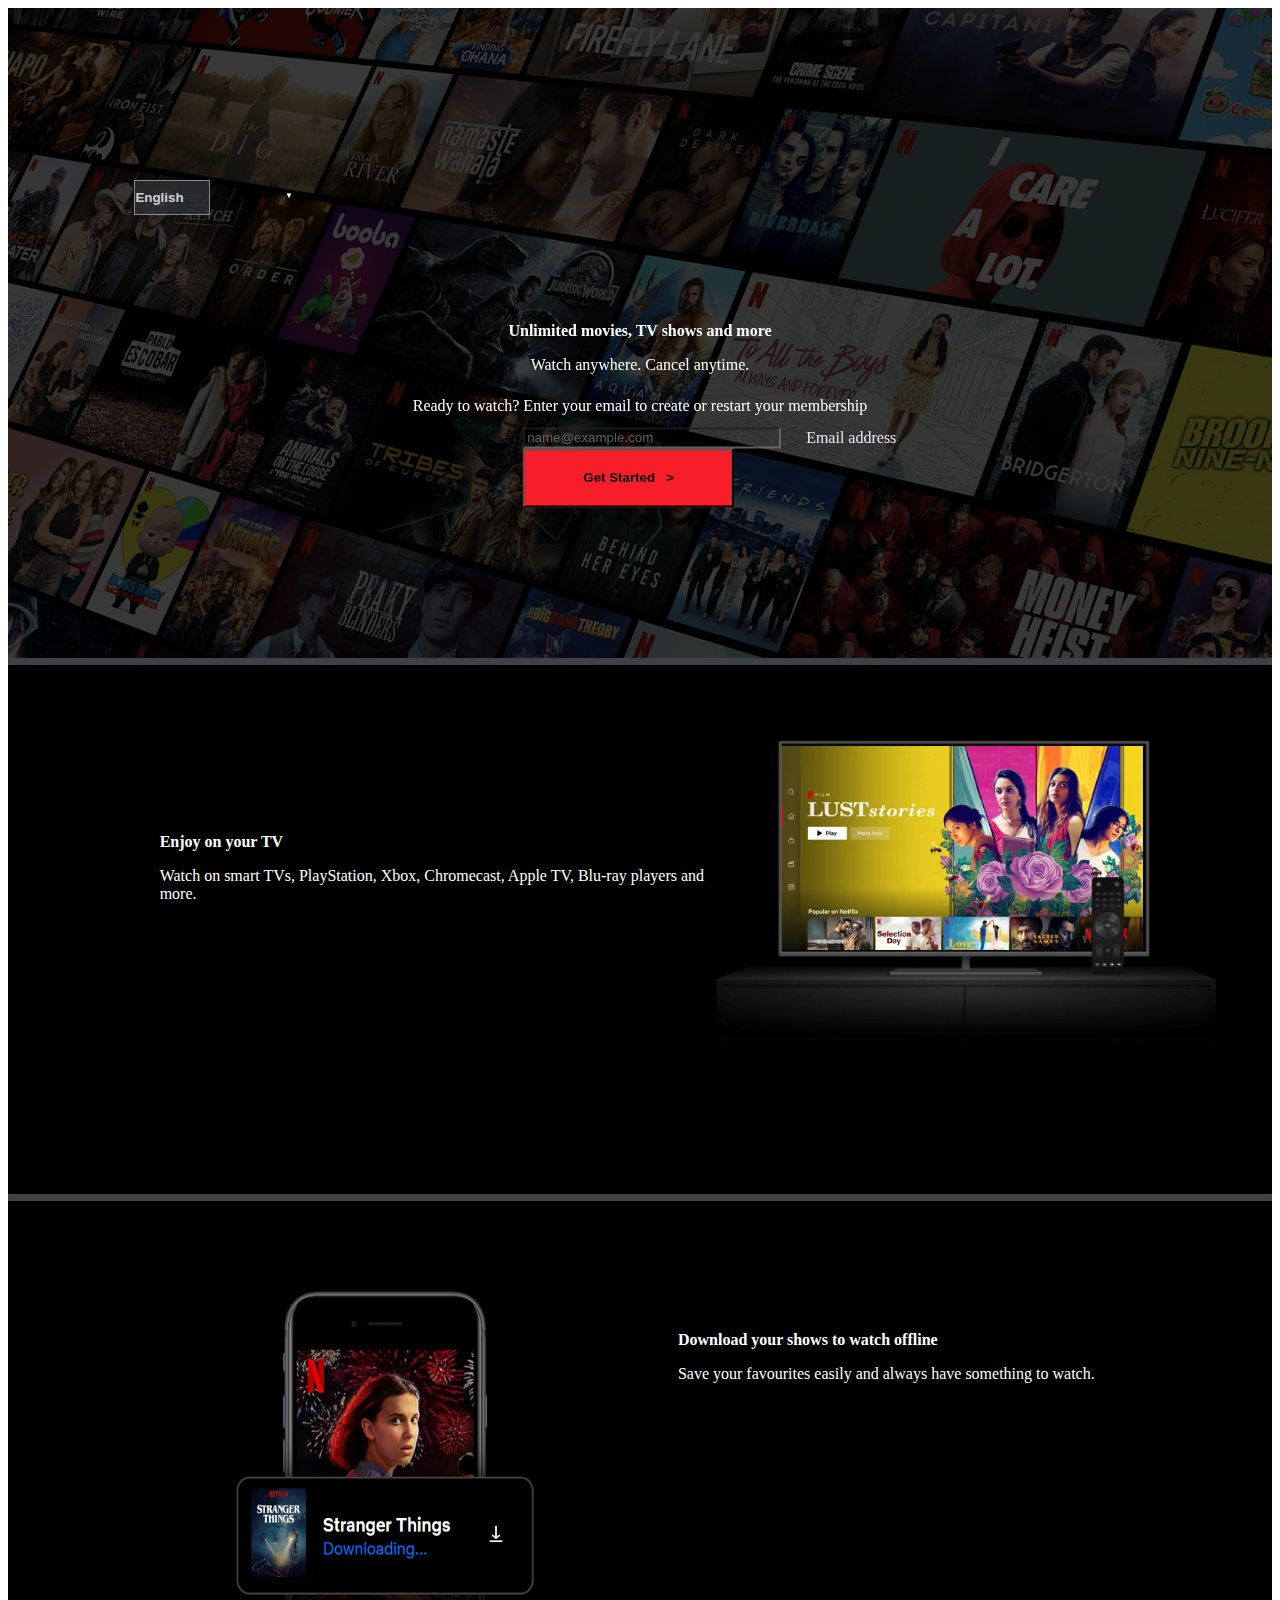
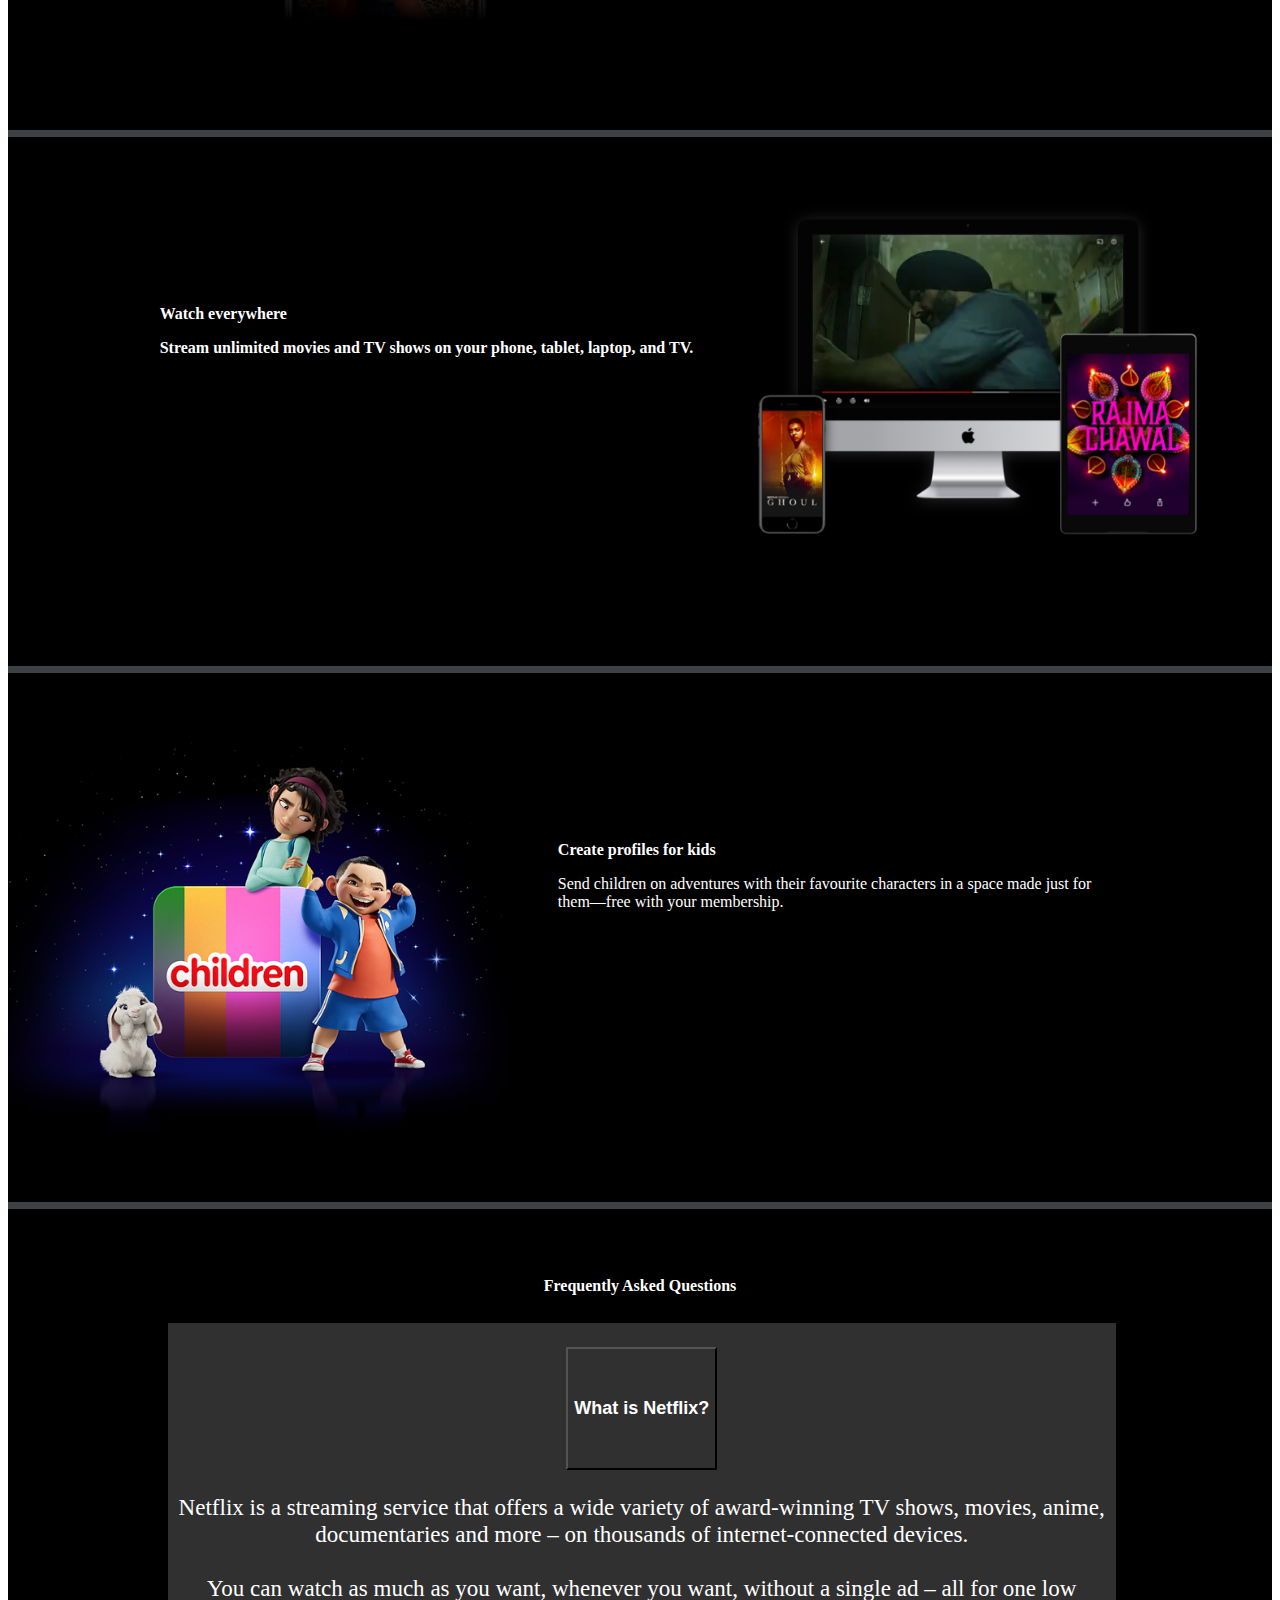
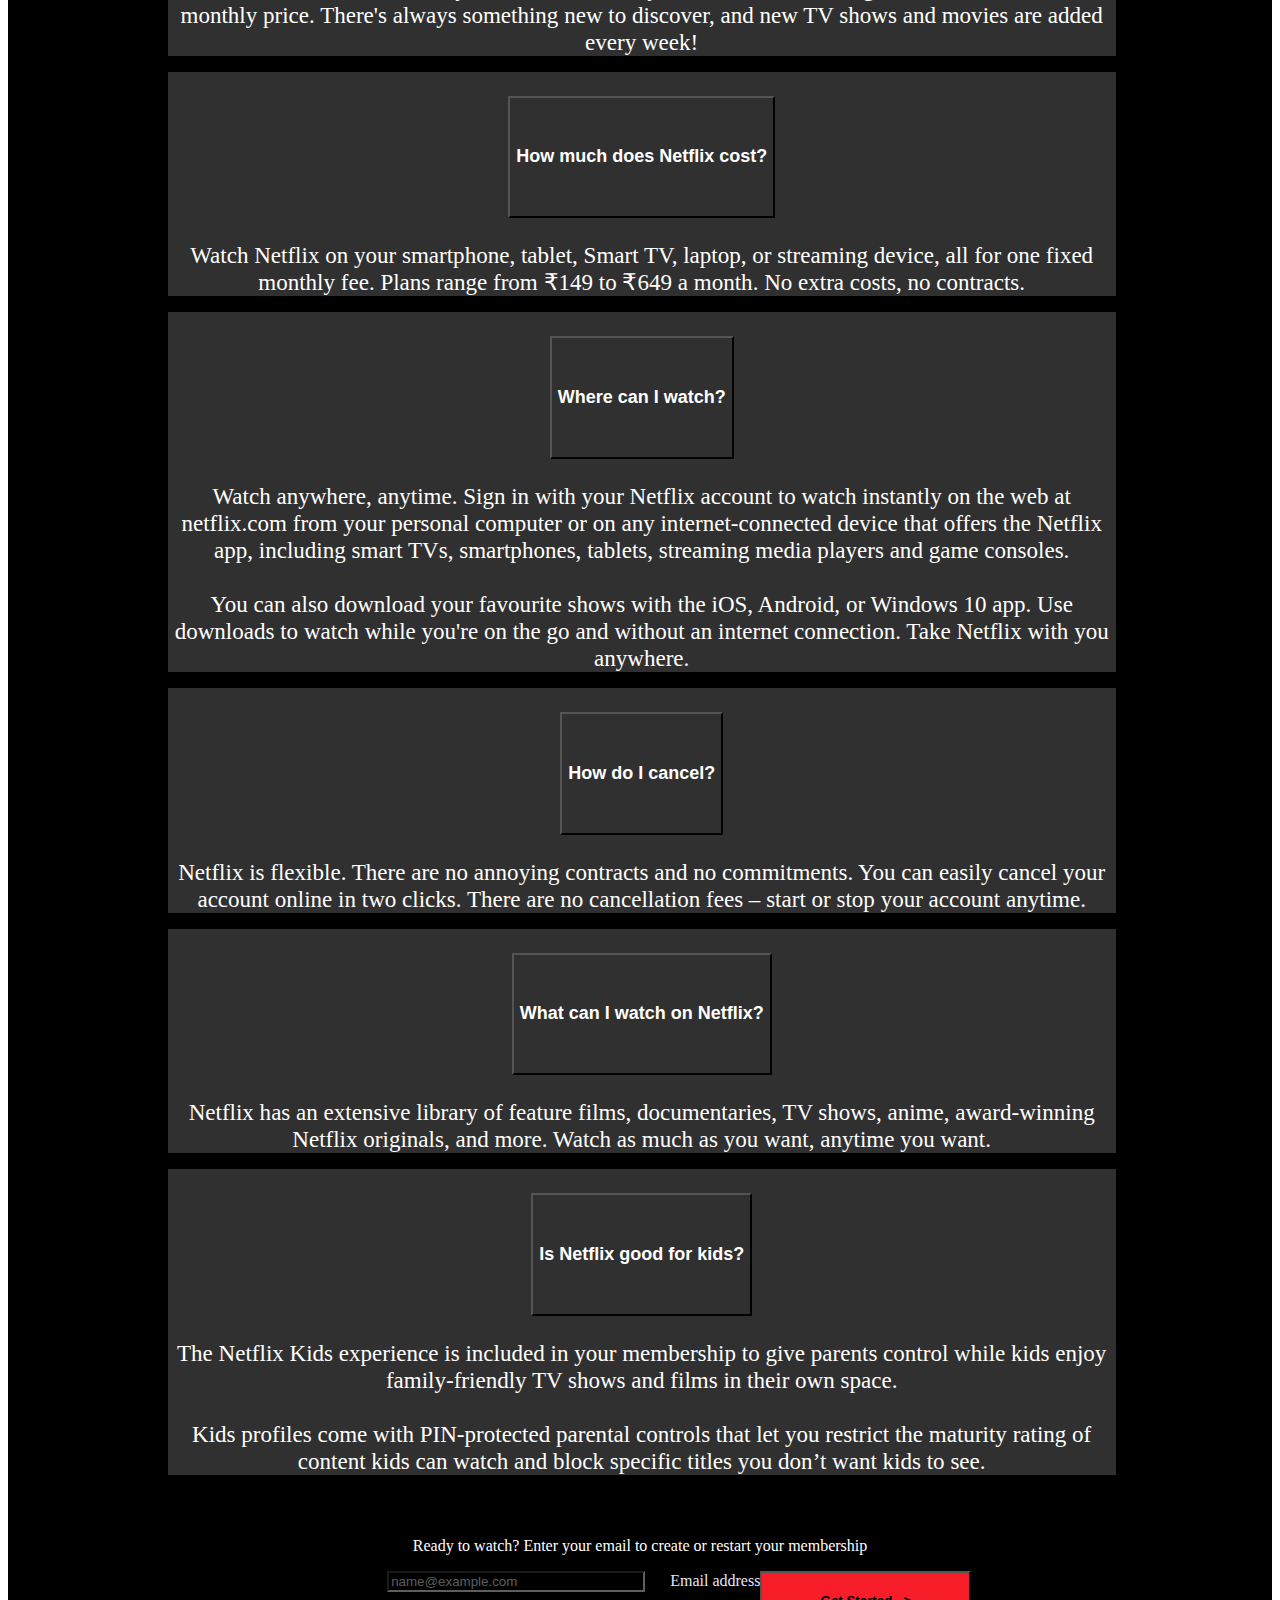
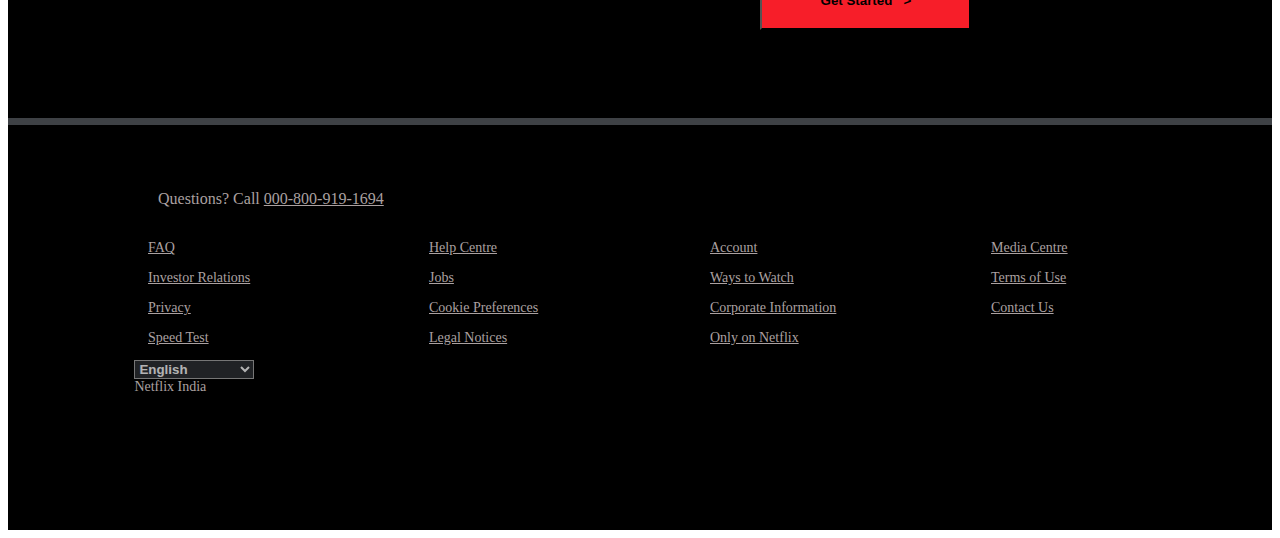
==== commit a63f093e: "updating the changes" ====
--- a/Netflix_clone/index.html
+++ b/Netflix_clone/index.html
@@ -45,19 +45,25 @@
     <p class="display-5" id="middle-head-1">Unlimited movies, TV shows and more</p>
     <p class="h4" id="middle-head-2">Watch anywhere. Cancel anytime.</p>
     <p class="h5" id="middle-head-3">Ready to watch? Enter your email to create or restart your membership</p>
-    <div id="signup-grid">
+   
+<div class="sign-up-flex" id="sign-up-flex-bottom">
+
+    <div>
         <div class="form-floating" id="signup-form">
             <input type="email" class="form-control" id="floatingInputGrid" placeholder="name@example.com"
                 style=" background-color:transparent; ">
-            <label for="floatingInputGrid" style="color:lavender; font-weight:500; padding-left: 15px;">Email address</label>
-                <button type="button" class="btn btn-danger" style="height: 59px; width: 211px; background-color: #f71e29;">
-                    <h4>Get Started&nbsp; &nbsp;></h4>
-                </button>
-
-        </div>
-
-    </div>
-
+            <label for="floatingInputGrid" style="color:lavender; font-weight:500; padding-left: 15px;">Email
+                address</label>
+
+
+        </div>
+    </div>
+    <div>
+        <button type="button" class="btn btn-danger" style="height: 59px; width: 211px; background-color: #f71e29;">
+            <h4>Get Started&nbsp; &nbsp;></h4>
+        </button>
+    </div>
+</div>
         
     </div>
     </div>
@@ -71,37 +77,25 @@
             Apple TV, Blu-ray players and  more.
         </p>
     </div>
-    <div class="flex-right">
+    <div class="flex-right" id="flex-right-1">
+        <div id="feature-1-cluster">
         <img src="tv.png" alt="" id="feature-1">
         <video src="video-tv-in-0819.m4v" id="feature-1-video" autoplay muted loop></video>
-    </div>
-    
-
-</div>
-
-
-    <!-- <div div class="container-fluid" id="second-container">
-<div class="row " id="" style="height: 500px; flex-wrap: wrap;">
-    <div class="col-lg-6 col-md-8 " id="second-container-col-1">
-        <p class="display-5" id="second-container-col-1-line-1" >Enjoy on your TV
-</p>
-        <p class="h4" id="second-container-col-1-line-2">Watch on smart TVs, PlayStation, Xbox, <br> Chromecast, Apple TV, Blu-ray players and <br> more.
-</p>
-
-    </div>
-    <div class="col-lg-6 col-md-8">
-        <img src="tv.png" alt="" id="feature-1">
-        <video src="video-tv-in-0819.m4v" id="feature-1-video" autoplay muted loop></video>
-
-    </div>
-</div>
-
-    </div> -->
+        </div>
+    </div>
+    
+
+</div>
+
+
+  
 
     <div class="container-fluid" id="third-container">
         <div class="flex-left" id="flex-left-2">
+            <div id="feature-2-cluster">
             <img src="Stranger_things.png" alt="" id="feature-2">
             <div id="gif-div"></div>
+            </div>
         </div>
         <div class="flex-right" id="flex-right-2">
             <p class="display-5" id="third-container-col-1-line-1">Download your shows to watch offline
@@ -113,30 +107,11 @@
     
     
     </div>
-<!-- <div div class="container-fluid" id="third-container">
-    <div class="row " style="height: 500px;">
-                <div class="col">
-                <img src="feature-2.png" alt="" id="feature-2">
-                <div id="gif-div"></div>
-                </div>
-        <div class="col " id="third-container-col-1">
-            <p class="display-5" id="third-container-col-1-line-1">Download your <br>shows to watch <br> offline
-
-            </p>
-            <p class="h4" id="third-container-col-1-line-2">Save your favourites easily and always have <br> something to watch.
-            </p>
-
-        </div>
-
-    </div>
-
-</div> -->
+
 
 <div class="container-fluid" id="fourth-container">
     <div class="flex-left" id="flex-left-1">
         <p class="display-5" id="fourth-container-col-1-line-1">Watch everywhere
-        
-        
         </p>
         <p class="h4" id="fourth-container-col-1-line-2">Stream unlimited movies and TV shows on your phone, tablet,
             laptop, and TV.
@@ -144,32 +119,15 @@
         </p>
     </div>
     <div class="flex-right">
+        <div id="feature-3-cluster">
         <img src="device-pile-in.png" alt="" id="feature-3">
         <video src="video-devices-in.m4v" id="feature-3-video" autoplay muted loop></video>
-    </div>
-
-
-</div>
-<!-- <div div class="container-fluid" id="fourth-container">
-    <div class="row " style="height: 500px;">
-
-        <div class="col " id="fourth-container-col-1">
-            <p class="display-5" id="fourth-container-col-1-line-1">Watch everywhere
-
-
-            </p>
-            <p class="h4" id="fourth-container-col-1-line-2">Stream unlimited movies and TV shows on your <br> phone, tablet, laptop, and TV.
-
-            </p>
-
-        </div>
-        <div class="col">
-        <img src="device-pile-in.png" alt="" id="feature-3">
-        <video src="video-devices-in.m4v"  id="feature-3-video" autoplay muted loop></video>
-        </div>
-    </div>
-
-</div> -->
+        </div>
+    </div>
+
+
+</div>
+
 
     <div class="container-fluid" id="fifth-container">
         <div class="flex-left" id="flex-left-4">
@@ -188,23 +146,7 @@
     
     
     
-<!-- <div div class="container-fluid" id="fifth-container">
-    <div class="row " style="height: 500px;">
-        <div class="col">
-            <img src="children_pic.png" alt="" id="fifth-container-pic" >
-        </div>
-        <div class="col " id="fifth-container-col-1">
-            <p class="display-5" id="fifth-container-col-1-line-1">Create profiles for <br> kids
-
-            </p>
-            <p class="h4" id="fifth-container-col-1-line-2">Send children on adventures with their <br> favourite characters in a space made just for <br> them—free with your membership.
-            </p>
-
-        </div>
-
-    </div>
-
-</div> -->
+
 
 <div class="container-fluid" id="FAQ-container">
     <div class="display-5" id="FAQ-heading">
@@ -327,56 +269,48 @@
         </button>
     </div>
     </div>
-    <!-- <div id="signup-grid">
-        <div class="form-floating" id="signup-form-2">
-            <input type="email" class="form-control" id="floatingInputGrid" placeholder="name@example.com"
-                style=" background-color:transparent; ">
-            <label for="floatingInputGrid" style="color:lavender; font-weight:500; padding-left: 15px;">Email address</label>
-                <button type="button" class="btn btn-danger" style="height: 59px; width: 211px; background-color: #f71e29;">
-                    <h4>Get Started&nbsp; &nbsp;></h4>
-                </button>
-
-        </div>
-
-    </div> -->
+    
 </div>
 </div>
 
 <div class="container-fluid" id="contact-container">
     <p id="call-no">Questions? Call <u> 000-800-919-1694</u> </p>
-    <div class="row" id="contact-box" >
-        <div class="col-2" id="contact-col-1">
+    
+    <div id="contact-box" >
+        <div  id="contact-col-1">
             <p><u>FAQ</u> </p>
             <p><u>Investor Relations</u></p>
             <p><u>Privacy</u></p>
             <p><u>Speed Test</u></p>
-            <div class="custom-select-2" id="lang-box-down">
-            <select class="form-select" aria-label="Default select example" id="lang-box"
-                style="background-color:initial; width: 120px; font-weight: bold; color: white; border-color: darkgrey; background-color: #2e3136;opacity: 0.7;">
-                <option selected>English</option>
-                <option value="">Hindi</option>
-                <option value="">Tamil</option>
-            </select><br>
-            </div>
-            Netflix India
-        </div>
-        <div class="col-2">
+        </div>
+        <div id="contact-col-2">
             <p><u>Help Centre</u></p> 
             <p><u>Jobs</u></p>
             <p><u>Cookie Preferences</p></u>
             <p><u>Legal Notices</u></p>
         </div>
-        <div class="col-2">
+        <div id="contact-col-3">
             <p><u>Account</u> </p>
             <p><u>Ways to Watch</u></p>
             <p><u>Corporate Information</u></p>
             <p><u>Only on Netflix</u></p>
         </div>
-        <div class="col-2">
+        <div id="contact-col-4">
             <p><u>Media Centre</u></p> 
             <p><u>Terms of Use </u></p>
             <p><u>Contact Us</u></p>
         </div>
+    </div>
+    <div id="footer-lang-box">
+    <div class="custom-select-2" id="lang-box-down">
+        <select class="form-select" aria-label="Default select example" id="lang-box"
+            style="background-color:initial; width: 120px; font-weight: bold; color: white; border-color: darkgrey; background-color: #2e3136;opacity: 0.7;">
+            <option selected>English</option>
+            <option value="">Hindi</option>
+            <option value="">Tamil</option>
+        </select><br>
+    </div>
+    Netflix India
     </div>
 </div>
 
--- a/Netflix_clone/styles.css
+++ b/Netflix_clone/styles.css
@@ -71,14 +71,12 @@
 
 #navbar-t{
     bottom: 10%;
-    /* padding: 20px 135px; */
     padding-left: 10%;
     padding-top: 2%;
     height: 100px fixed;
 }
 
 #navbar-r{
-    /* margin-top: 30px; */
     margin-top: 2%;
     margin-right: 12%;
 }
@@ -109,8 +107,6 @@
     color: white;
     font-weight: 700;
     white-space: nowrap;
-    /* max-width: 650px; */
-
 }
 
 #middle-head-2{
@@ -152,15 +148,11 @@
 }
 .flex-left{
     flex: 50%;
-    /* align-items: center; */
-    /* justify-items: center; */
-    /* justify-self: baseline; */
     
 }
 
 #flex-left-1{
 text-align: left;
-    flex-basis: 50%;
     padding-top: 12%;
     padding-left: 12%;
 }
@@ -169,27 +161,28 @@
     flex: 50%;
 }
 
-/* #second-container-col-1{
-    color: white;
-} */
-
 #second-container-col-1-line-1{
     font-weight: bolder;
     position: relative;
-    /* left: 150px;
-    top: 170px; */
-
 }
 
 #second-container-col-1-line-2{
     position: relative;
-    /* left: 150px;
-    top: 180px; */
-}
-
+}
+
+
+#flex-right-1{
+    position: relative;
+    
+}
+
+#feature-1-cluster{
+position: relative;
+    height: 380px;
+    width: 500px;
+}
 #feature-1{
-    position: relative;
-    top: 40px;
+    position: absolute;
     height: 380px;
     width: 500px;
     z-index: 2;
@@ -197,43 +190,56 @@
 #feature-1-video{
     height: 255px;
     width: 362px;
-    position: relative;
-    bottom: 285px;    
-    left: 67px;
-}
-
+    position: absolute;
+    margin-top: 11%;
+    margin-left: 13%;
+
+}
+
+#feature-2-cluster{
+    position: relative;
+    height: 340px;
+    width: 300px;
+}
 #feature-2{
-    position: relative;
-    left: 180px;
-    top: 110px;
+    position: absolute;
     height: 340px;
-    width: 440px;
+    width: 300px;
 }
 
 #gif-div{
     height: 40px;
     width: 40px;
-    position: relative;
-    left: 490px;
+    position: absolute;
+    margin-top: 75%;
+    margin-left: 80%;
     background: url(download-icon.gif) center;
     background-size: 100%;
     z-index: 5;
+
+}
+
+#feature-3-cluster{
+    position: relative;
+    height: 380px;
+    width: 510px;
+    margin-top: 10%;
 }
 
 #feature-3{
     height: 380px;
     width: 510px;
-    position: relative;
-    top: 80px;
+    position: absolute;
+
     z-index: 2;
 }
 
 #feature-3-video{
     height: 320px;
     width: 310px;
-    position: relative;
-    bottom: 325px;
-    left: 97px;
+    position: absolute;
+    margin-top: -8%;
+    margin-left: 19%;
 }
 
 #third-container{
@@ -251,22 +257,16 @@
 }
 
 #flex-left-2{
-    position: relative;
-    right: 7%;
+    padding-left: 18%;
+    padding-top: 7%;
 }
 
 #third-container-col-1{
     color: white;
-    /* position: relative; */
-    /* top: 114px;
-    left: -4px; */
 }
 
 #third-container-col-1-line-1{
-        font-weight: bolder;
-        /* position: relative; */
-            
-            
+    font-weight: bolder; 
 }
 
 
@@ -282,20 +282,17 @@
 #fourth-container-col-1 {
     color: white;
     position: relative;
-    /* left: 150px; */
 }
 
 #fourth-container-col-1-line-1 {
     position: relative;
     font-weight: bolder;
-    /* top: 170px; */
 
 }
 
 #fourth-container-col-1-line-2 {
     position: relative;
     font-weight: bolder;
-    /* top: 180px; */
 
 }
 
@@ -312,8 +309,7 @@
 #fifth-container-col-1 {
     color: white;
     position: relative;
-    /* top: 114px;
-    left: -4px; */
+
 }
 
 #fifth-container-col-1-line-1 {
@@ -327,12 +323,10 @@
     height: 400px;
     width: 520px;
     position: relative;
-    /* left: 150px;
-    top: 60px; */
+
 }
 
 #flex-left-4{
-    text-align: right;
     padding-top: 5%;
 }
 #flex-right-4{
@@ -342,7 +336,6 @@
 
 #FAQ-container{
     height: fit-content;
-    /* max-height: max-content; */
     background-color: black;
     border-bottom: 7px solid #3e4145;   
     padding-bottom: 7%;
@@ -356,24 +349,18 @@
     color: white;
     font-weight: bolder;
     position: relative;
-    /* left: 25%; */
     padding: 68px 0 20px 0;
 }
 
-/* .accordion{
-    --bs-accordion-btn-icon:url();
-} */
+
 .accordion-item{
-    margin: 0 150px 0 150px;
+    margin: 0 0 0 12%;
     border: 8px solid black;
     width: 75%;
     font-size: larger;
     
 }
-/* #accordionFlushExample{
-    display: flex;
-    flex-direction: column;
-} */
+
 
 .accordion-item {
     background-color: #303030;
@@ -439,6 +426,7 @@
 #contact-container{
     height: 405px;
     background-color: black;
+    background-size: cover;
 }
 
 #contact-container{
@@ -457,11 +445,20 @@
 
 
 #contact-box{
+    display: flex;
+    flex-wrap: wrap;
     margin: 83px 0 0 140px;
 }
 
 .col-2{
     margin-right: 60px;
+}
+
+#contact-col-1,#contact-col-2,#contact-col-3,#contact-col-4{
+    flex: 25%;
+}
+#footer-lang-box{
+    padding-left: 10%;
 }
 
 
@@ -482,28 +479,98 @@
 #second-container {
     flex-direction: column;
     height: fit-content;
-    text-align: center;
+    /* text-align: center; */
 }
 
 #third-container{
     flex-direction: column;
     height: fit-content;
-    text-align: center;
+    /* text-align: center; */
 }
 
 #fourth-container{
     flex-direction: column;
     height: fit-content;
-    text-align: center;
+    /* text-align: center; */
 }
 
 #fifth-container{
     flex-direction: column;
     height: fit-content;
-    text-align: center;
-}
-
-#flex-left-2 {
-margin-bottom: 15%;
-}
+    /* text-align: center; */
+}
+
+#contact-container{
+    height: fit-content;
+}
+
+/* #flex-left-2 {
+margin-bottom: 5%;
+} */
+
+#gif-div {
+height: 30px;
+width: 30px;
+}
+
+#feature-1-cluster{
+    height: 285px;
+    width: 375px;
+    margin-left: 15%
+
+}
+
+#feature-1{
+    height: 285px;
+    width: 375px;
+}
+
+#feature-2-cluster{
+    height: 255px;
+    width: 225px;
+    margin-left: 15%
+}
+#feature-2{
+    height: 255px;
+    width: 225px;
+}
+
+#feature-3-cluster{
+    height: 280px;
+    width: 382.5px;
+    margin-left: 15%
+}
+#feature-3{
+    height: 280px;
+    width: 382.5px;
+}
+
+#feature-3-video{
+    width: 232.5px;
+    height: 240px;
+}
+
+#fifth-container-pic{
+    height: 200px;
+    width: 260px;
+}
+
+#feature-1-video{
+    height: 191.25px;
+    width: 271.5px;
+}
+#flex-left-4 {
+        margin-left: 15%
+}
+#flex-left-1{
+    /* margin-left: 10%; */
+    text-align: center;
+    padding-top: 12%;
+    padding-left: 0%;
+}
+#flex-right-2,#flex-right-4{
+    /* margin-left: 22%; */
+    text-align: center;
+}
+
 }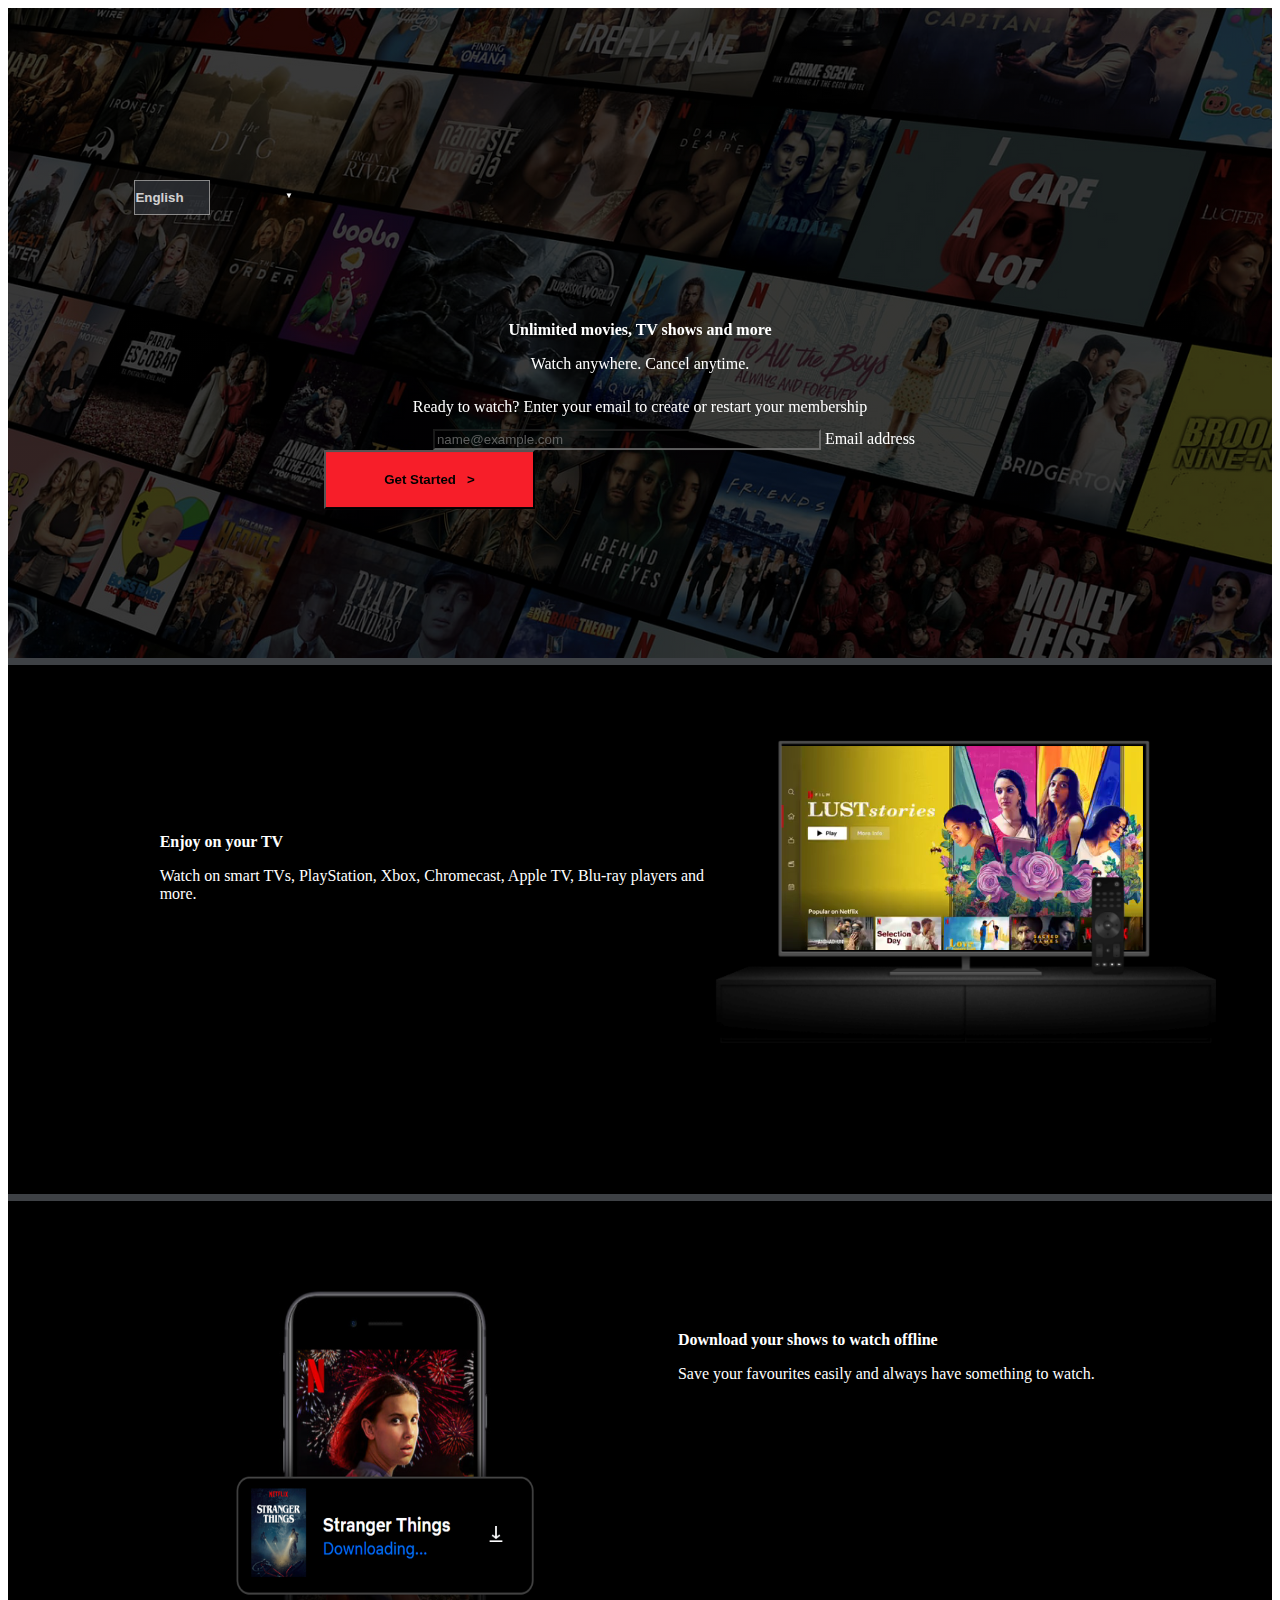
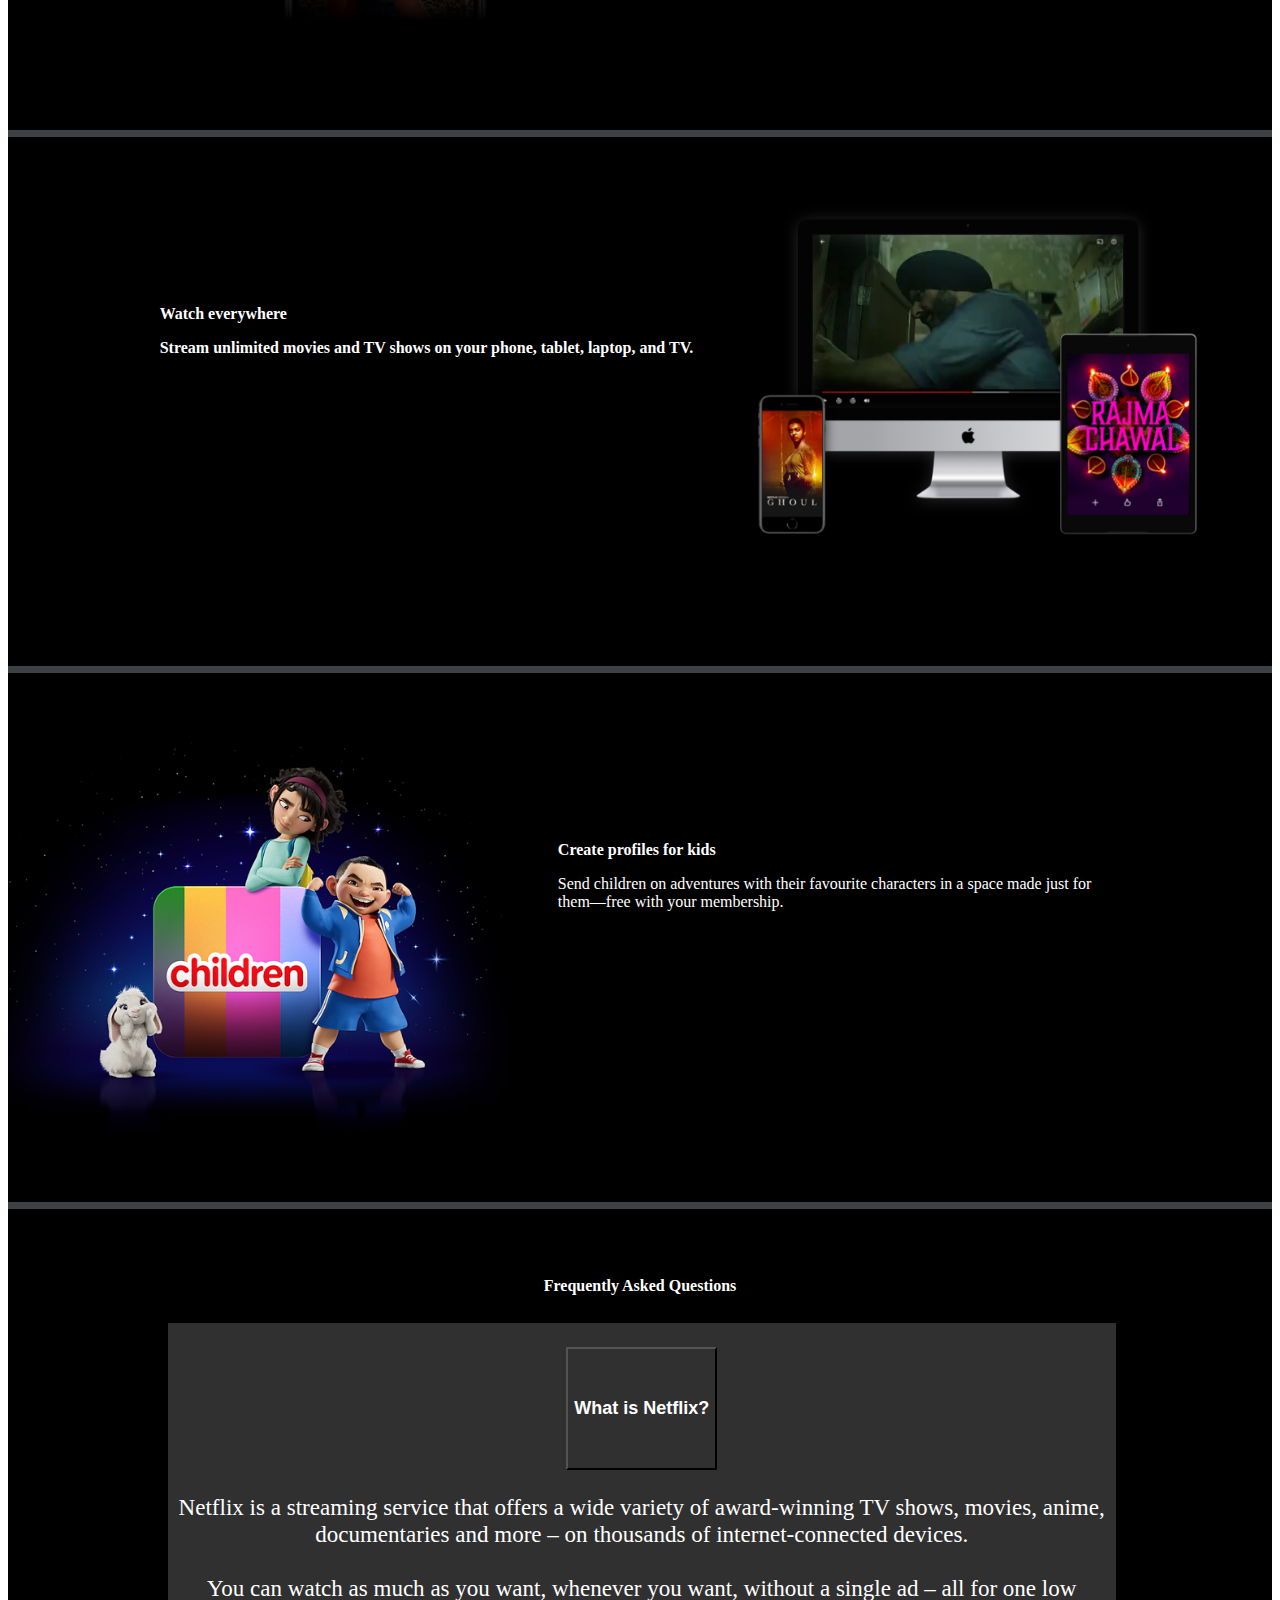
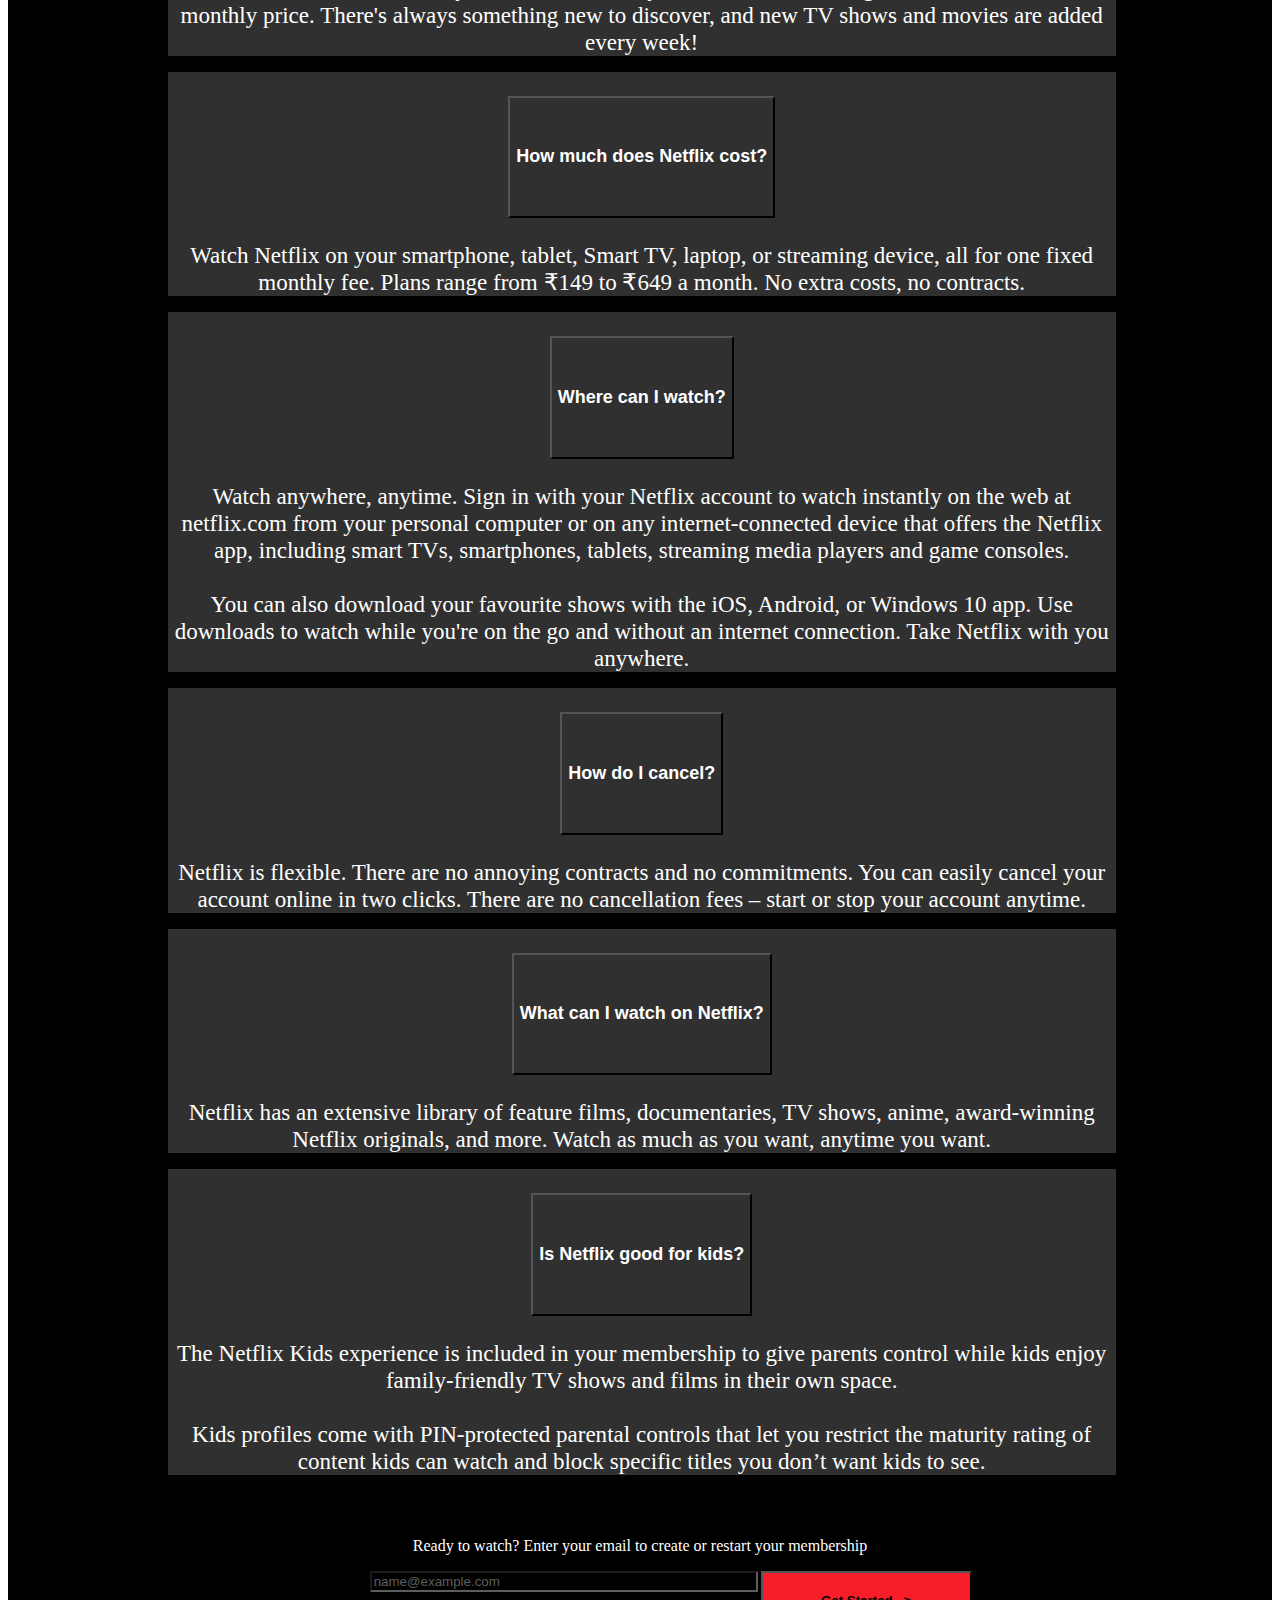
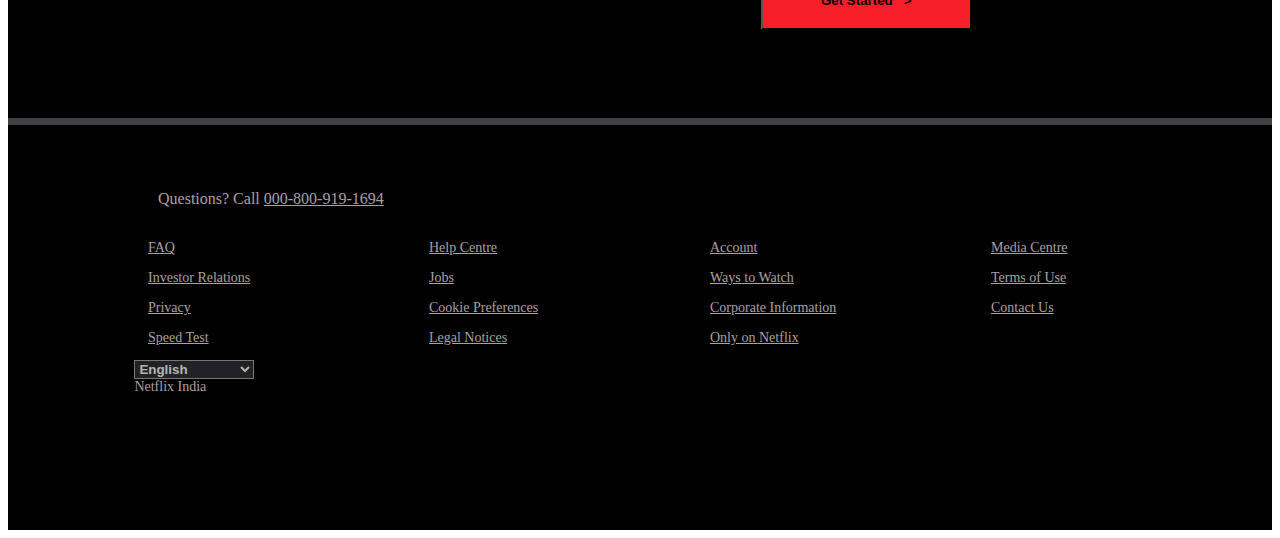
==== commit 5ad8b92a: "commiting changes" ====
--- a/Netflix_clone/index.html
+++ b/Netflix_clone/index.html
@@ -46,23 +46,24 @@
     <p class="h4" id="middle-head-2">Watch anywhere. Cancel anytime.</p>
     <p class="h5" id="middle-head-3">Ready to watch? Enter your email to create or restart your membership</p>
    
-<div class="sign-up-flex" id="sign-up-flex-bottom">
+<div class="sign-up-flex" >
 
     <div>
         <div class="form-floating" id="signup-form">
             <input type="email" class="form-control" id="floatingInputGrid" placeholder="name@example.com"
                 style=" background-color:transparent; ">
-            <label for="floatingInputGrid" style="color:lavender; font-weight:500; padding-left: 15px;">Email
+            <label for="floatingInputGrid" >Email
                 address</label>
 
 
         </div>
-    </div>
-    <div>
+        </div>
+    <div id="get-started-button">
         <button type="button" class="btn btn-danger" style="height: 59px; width: 211px; background-color: #f71e29;">
             <h4>Get Started&nbsp; &nbsp;></h4>
         </button>
     </div>
+
 </div>
         
     </div>
@@ -253,7 +254,7 @@
     </div>
     <div id="FAQ-part-3">
     <p class="h5" id="FAQ-part-3-line-1">Ready to watch? Enter your email to create or restart your membership</p>
-    <div class="sign-up-flex" id="sign-up-flex-bottom">
+    <!-- <div class="sign-up-flex" id="sign-up-flex-bottom">
         
         <div><div class="form-floating" id="signup-form">
             <input type="email" class="form-control" id="floatingInputGrid" placeholder="name@example.com"
@@ -268,7 +269,27 @@
             <h4>Get Started&nbsp; &nbsp;></h4>
         </button>
     </div>
-    </div>
+    </div> -->
+
+    <div class="sign-up-flex"  id="flex-bottom">
+
+    <div>
+        <div class="form-floating" id="signup-form">
+            <input type="email" class="form-control" id="floatingInputGrid" placeholder="name@example.com"
+                style=" background-color:transparent; ">
+            <label for="floatingInputGrid" >Email
+                address</label>
+
+
+        </div>
+        </div>
+    <div id="get-started-button">
+        <button type="button" class="btn btn-danger" style="height: 59px; width: 211px; background-color: #f71e29;">
+            <h4>Get Started&nbsp; &nbsp;></h4>
+        </button>
+    </div>
+
+</div>
     
 </div>
 </div>
--- a/Netflix_clone/styles.css
+++ b/Netflix_clone/styles.css
@@ -34,34 +34,34 @@
 
 }
 
- .custom-select {
-     position: relative;
-     display: inline-block;
-     width: 180px;
- }
-
- .custom-select select {
-     background-color: initial;
-     font-weight: bold;
-     color: white;
-     border-color: darkgrey;
-     appearance: none;
-     -webkit-appearance: none;
-     -moz-appearance: none;
-     padding-right: 25px;
-
- }
+.custom-select {
+    position: relative;
+    display: inline-block;
+    width: 180px;
+}
+
+.custom-select select {
+    background-color: initial;
+    font-weight: bold;
+    color: white;
+    border-color: darkgrey;
+    appearance: none;
+    -webkit-appearance: none;
+    -moz-appearance: none;
+    padding-right: 25px;
+
+}
 
 .custom-select::after {
-     content: '\25BC';
-     position: absolute;
-     top: 18%;
-     right: 10%;
-     transform: translateY(-50%);
-     transform: scale(0.5);
-     pointer-events: none;
-     color: white;
- }
+    content: '\25BC';
+    position: absolute;
+    top: 18%;
+    right: 10%;
+    transform: translateY(-50%);
+    transform: scale(0.5);
+    pointer-events: none;
+    color: white;
+}
 
 #lang-box-down::after{
     position: absolute;
@@ -80,6 +80,15 @@
     margin-top: 2%;
     margin-right: 12%;
 }
+
+.sign-up-flex {
+    color: white;
+    display: flex;
+    flex-direction: row;
+    flex-wrap: wrap;
+
+}
+
 
 
 #signin-button{
@@ -91,16 +100,25 @@
     width: 120px;
     height: 35px;
 }
-#signup-form {
-    display: flex;
-    align-items: center;
-    text-align: center;
-}
-
-#floatingInputGrid {
+#get-started-button {
     flex: 1;
-    margin-right: 10px;
+    text-align: left;
+}
+#signup-form{
+    margin-left: 20%;
+}
+
+.form-floating {
+    /* flex: 50%; */
+    flex: 1;
+    flex-direction: row;
+    /* margin-right: 10px; */
+    width: 500px;
     min-width: 250px;
+}
+
+#flex-bottom{
+    margin-left: 20%;
 }
 
 #middle-head-1{
@@ -401,27 +419,11 @@
 #FAQ-part-3-line-1{
     color: white;
     
-    /* position: relative;
-        left: 50%;
-        
-        transform: translate(-50%, -50%); */
+
         text-align: center;
 }
-/* #signup-form-2 {
-    position: relative;
-    left: 12%;
-    display: flex;
-    align-items: center;
-} */
-
-.sign-up-flex{
-    flex-direction: row;
-    display: flex;
-    /* flex: 50%; */
-    text-align: center;
-    flex-wrap: wrap;
-padding-left: 30%;
-}
+
+
 
 #contact-container{
     height: 405px;
@@ -462,7 +464,7 @@
 }
 
 
-@media only screen and (max-width: 800px){
+@media only screen and (max-width: 800px) {
 #middle-head-1 {
         color: white;
         font-weight: 700;
@@ -491,22 +493,17 @@
 #fourth-container{
     flex-direction: column;
     height: fit-content;
-    /* text-align: center; */
 }
 
 #fifth-container{
     flex-direction: column;
     height: fit-content;
-    /* text-align: center; */
 }
 
 #contact-container{
     height: fit-content;
 }
 
-/* #flex-left-2 {
-margin-bottom: 5%;
-} */
 
 #gif-div {
 height: 30px;
@@ -563,14 +560,57 @@
         margin-left: 15%
 }
 #flex-left-1{
-    /* margin-left: 10%; */
     text-align: center;
     padding-top: 12%;
     padding-left: 0%;
 }
 #flex-right-2,#flex-right-4{
-    /* margin-left: 22%; */
     text-align: center;
 }
-
+#get-started-button {
+    /* flex: 50%; */
+    flex: 1;
+    text-align: center;
+}
+#floatingInputGrid {
+    /* flex: 50%; */
+    width: auto;
+}
+.form-floating{
+text-align: center;
+}
+
+.sign-up-flex{
+    flex-direction: column;
+}
+}
+
+
+@media only screen and (max-width: 500px) {
+#feature-1-cluster {
+
+    margin-left: 0%;
+}
+
+
+#feature-2-cluster {
+
+    margin-left: 0%
+}
+
+
+
+#feature-3-cluster {
+    height: 280px;
+    width: 382.5px;
+    margin-left: 0%;
+}
+#flex-bottom{
+    margin-left: 0%;
+}
+
+/* 
+#flex-left-4 {
+    margin-left: 0%;
+} */
 }